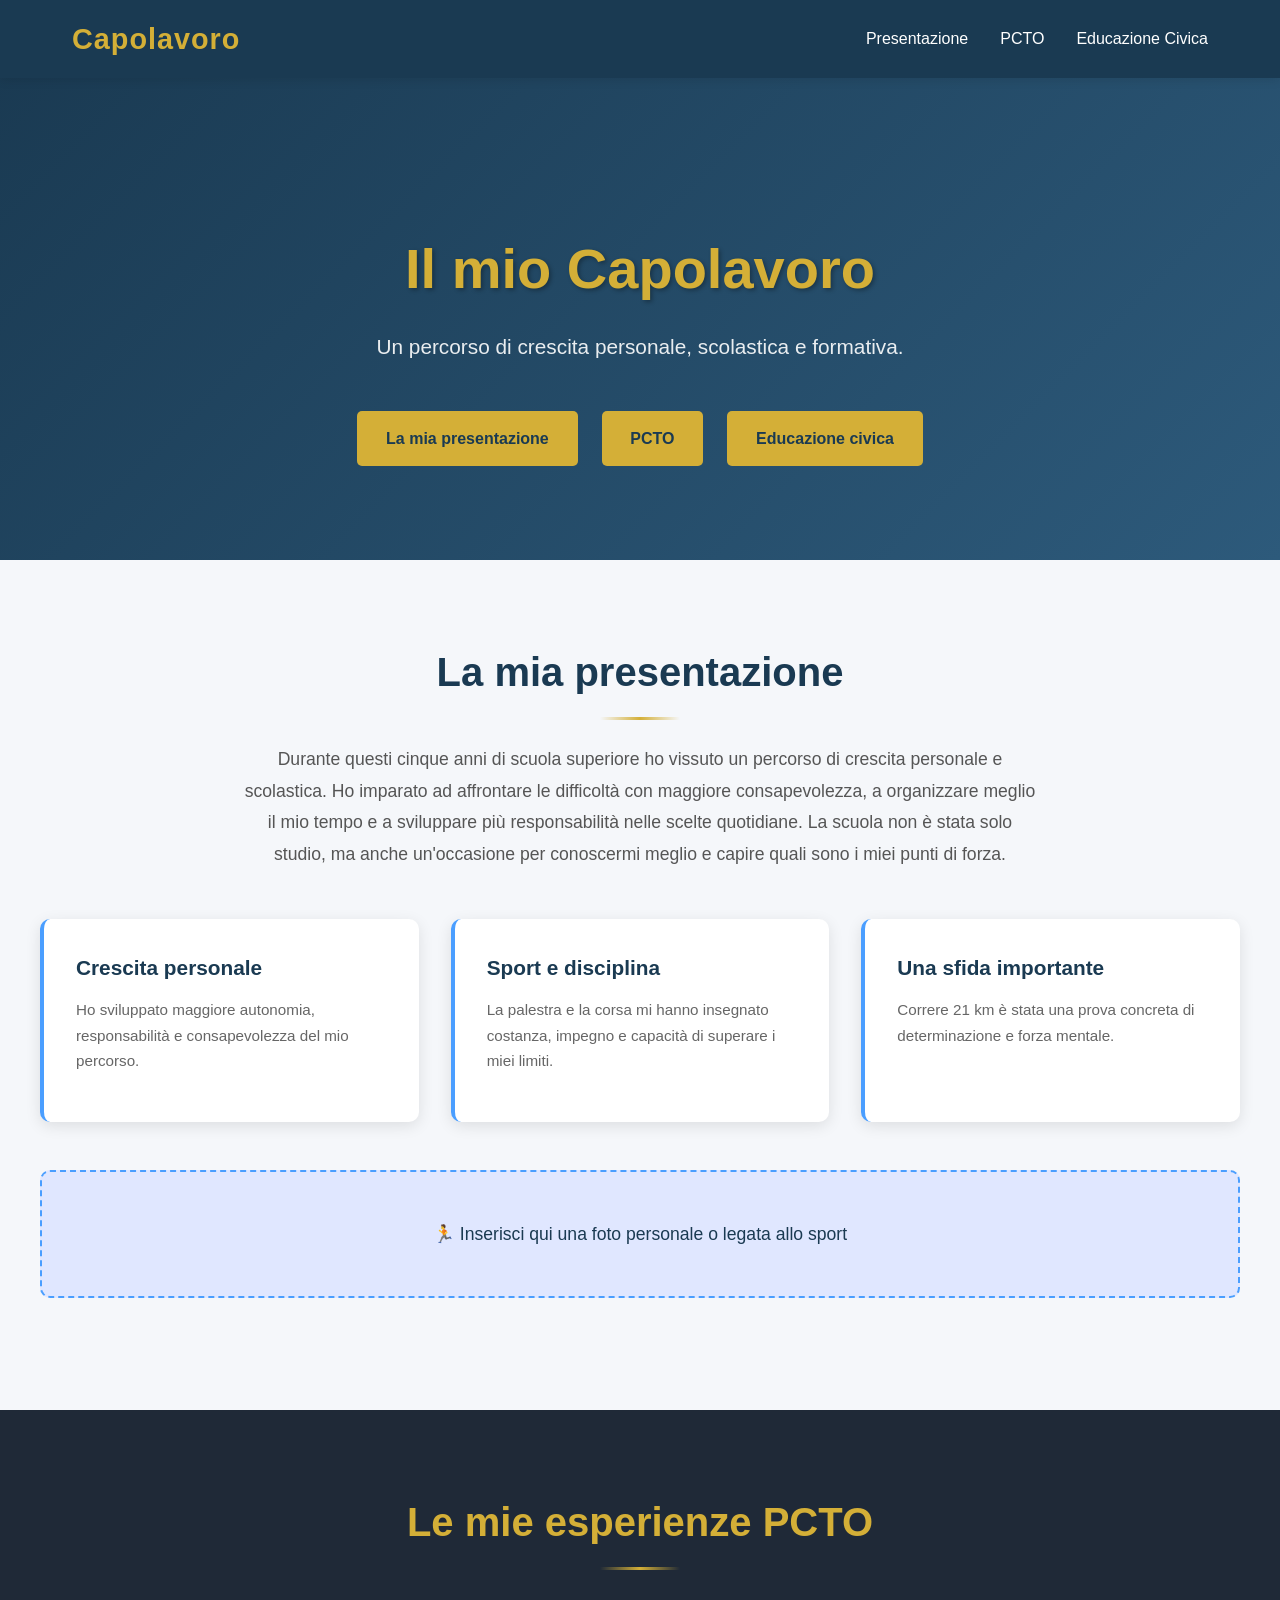
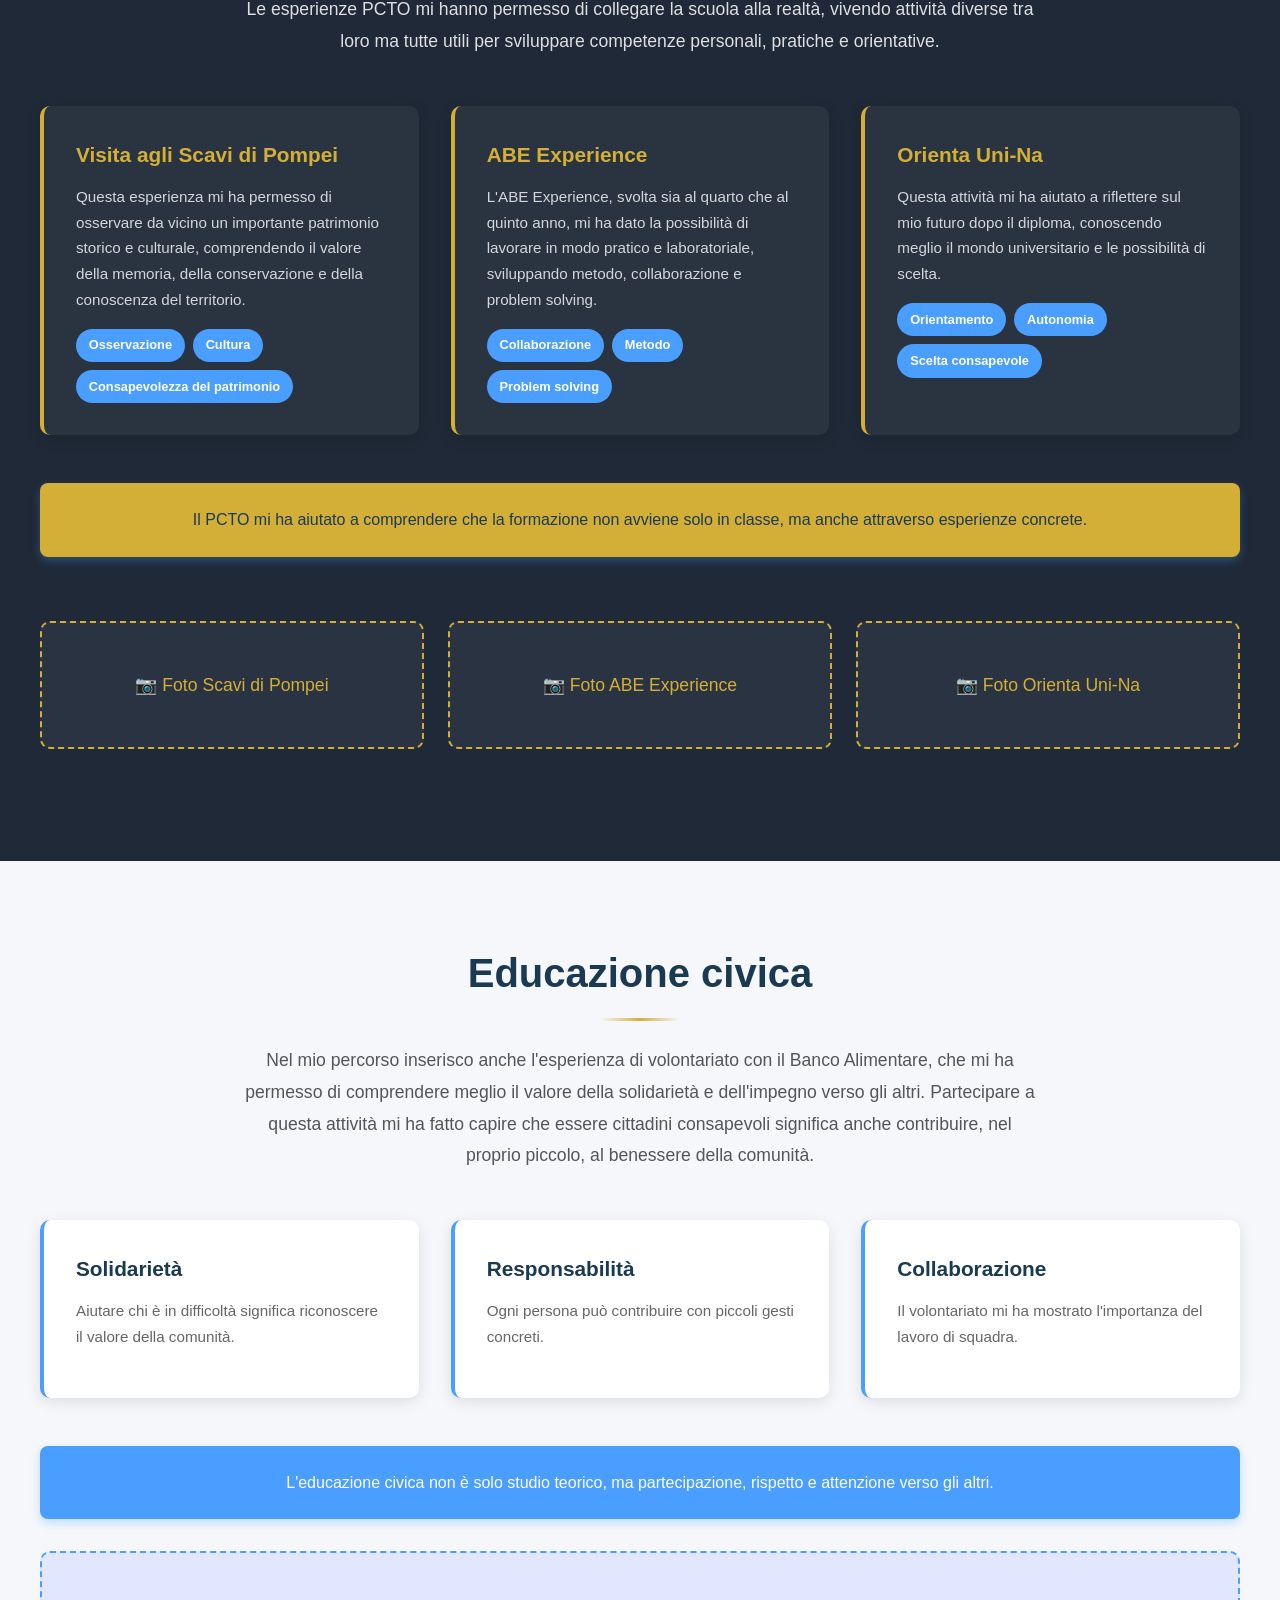
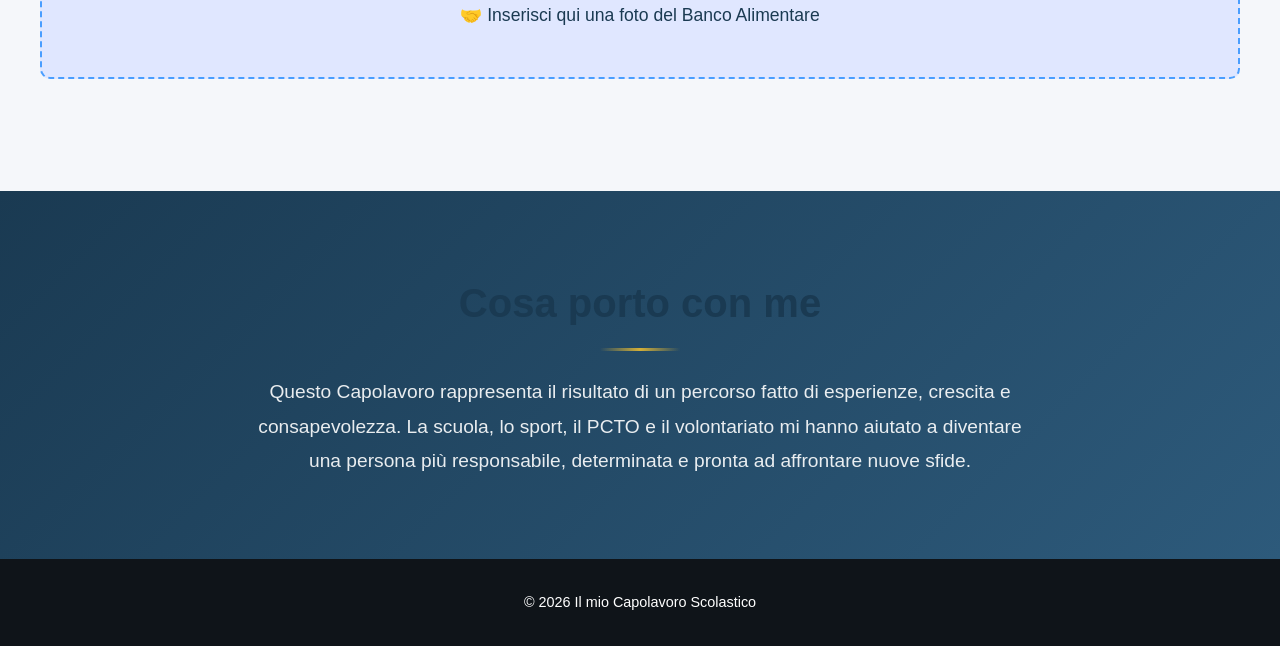
==== index.html @ fc49741a "Creazione sito web Capolavoro scolastico" ====
<!DOCTYPE html>
<html lang="it">
<head>
    <meta charset="UTF-8">
    <meta name="viewport" content="width=device-width, initial-scale=1.0">
    <title>Il mio Capolavoro - Crescita e Consapevolezza</title>
    <link rel="stylesheet" href="style.css">
</head>
<body>
    <!-- NAVBAR FISSA -->
    <nav class="navbar">
        <div class="nav-container">
            <h1 class="logo">Capolavoro</h1>
            <ul class="nav-menu">
                <li><a href="#presentazione" class="nav-link">Presentazione</a></li>
                <li><a href="#pcto" class="nav-link">PCTO</a></li>
                <li><a href="#civica" class="nav-link">Educazione Civica</a></li>
            </ul>
        </div>
    </nav>

    <!-- HERO SECTION -->
    <section class="hero">
        <div class="hero-content">
            <h1 class="hero-title">Il mio Capolavoro</h1>
            <p class="hero-subtitle">Un percorso di crescita personale, scolastica e formativa.</p>
            
            <div class="hero-buttons">
                <a href="#presentazione" class="btn btn-primary">La mia presentazione</a>
                <a href="#pcto" class="btn btn-primary">PCTO</a>
                <a href="#civica" class="btn btn-primary">Educazione civica</a>
            </div>
        </div>
    </section>

    <!-- SEZIONE 1: LA MIA PRESENTAZIONE -->
    <section id="presentazione" class="section section-light">
        <div class="container">
            <h2 class="section-title">La mia presentazione</h2>
            
            <p class="section-intro">
                Durante questi cinque anni di scuola superiore ho vissuto un percorso di crescita personale e scolastica. Ho imparato ad affrontare le difficoltà con maggiore consapevolezza, a organizzare meglio il mio tempo e a sviluppare più responsabilità nelle scelte quotidiane. La scuola non è stata solo studio, ma anche un'occasione per conoscermi meglio e capire quali sono i miei punti di forza.
            </p>

            <div class="cards-grid">
                <div class="card">
                    <h3 class="card-title">Crescita personale</h3>
                    <p class="card-text">Ho sviluppato maggiore autonomia, responsabilità e consapevolezza del mio percorso.</p>
                </div>

                <div class="card">
                    <h3 class="card-title">Sport e disciplina</h3>
                    <p class="card-text">La palestra e la corsa mi hanno insegnato costanza, impegno e capacità di superare i miei limiti.</p>
                </div>

                <div class="card">
                    <h3 class="card-title">Una sfida importante</h3>
                    <p class="card-text">Correre 21 km è stata una prova concreta di determinazione e forza mentale.</p>
                </div>
            </div>

            <div class="image-placeholder">
                🏃 Inserisci qui una foto personale o legata allo sport
            </div>
        </div>
    </section>

    <!-- SEZIONE 2: PCTO -->
    <section id="pcto" class="section section-dark">
        <div class="container">
            <h2 class="section-title">Le mie esperienze PCTO</h2>
            
            <p class="section-intro">
                Le esperienze PCTO mi hanno permesso di collegare la scuola alla realtà, vivendo attività diverse tra loro ma tutte utili per sviluppare competenze personali, pratiche e orientative.
            </p>

            <div class="cards-grid">
                <div class="card">
                    <h3 class="card-title">Visita agli Scavi di Pompei</h3>
                    <p class="card-text">Questa esperienza mi ha permesso di osservare da vicino un importante patrimonio storico e culturale, comprendendo il valore della memoria, della conservazione e della conoscenza del territorio.</p>
                    <div class="card-skills">
                        <span class="skill">Osservazione</span>
                        <span class="skill">Cultura</span>
                        <span class="skill">Consapevolezza del patrimonio</span>
                    </div>
                </div>

                <div class="card">
                    <h3 class="card-title">ABE Experience</h3>
                    <p class="card-text">L'ABE Experience, svolta sia al quarto che al quinto anno, mi ha dato la possibilità di lavorare in modo pratico e laboratoriale, sviluppando metodo, collaborazione e problem solving.</p>
                    <div class="card-skills">
                        <span class="skill">Collaborazione</span>
                        <span class="skill">Metodo</span>
                        <span class="skill">Problem solving</span>
                    </div>
                </div>

                <div class="card">
                    <h3 class="card-title">Orienta Uni-Na</h3>
                    <p class="card-text">Questa attività mi ha aiutato a riflettere sul mio futuro dopo il diploma, conoscendo meglio il mondo universitario e le possibilità di scelta.</p>
                    <div class="card-skills">
                        <span class="skill">Orientamento</span>
                        <span class="skill">Autonomia</span>
                        <span class="skill">Scelta consapevole</span>
                    </div>
                </div>
            </div>

            <div class="box-conclusivo">
                <p>Il PCTO mi ha aiutato a comprendere che la formazione non avviene solo in classe, ma anche attraverso esperienze concrete.</p>
            </div>

            <div class="images-grid-pcto">
                <div class="image-placeholder">📷 Foto Scavi di Pompei</div>
                <div class="image-placeholder">📷 Foto ABE Experience</div>
                <div class="image-placeholder">📷 Foto Orienta Uni-Na</div>
            </div>
        </div>
    </section>

    <!-- SEZIONE 3: EDUCAZIONE CIVICA -->
    <section id="civica" class="section section-light">
        <div class="container">
            <h2 class="section-title">Educazione civica</h2>
            
            <p class="section-intro">
                Nel mio percorso inserisco anche l'esperienza di volontariato con il Banco Alimentare, che mi ha permesso di comprendere meglio il valore della solidarietà e dell'impegno verso gli altri. Partecipare a questa attività mi ha fatto capire che essere cittadini consapevoli significa anche contribuire, nel proprio piccolo, al benessere della comunità.
            </p>

            <div class="cards-grid">
                <div class="card">
                    <h3 class="card-title">Solidarietà</h3>
                    <p class="card-text">Aiutare chi è in difficoltà significa riconoscere il valore della comunità.</p>
                </div>

                <div class="card">
                    <h3 class="card-title">Responsabilità</h3>
                    <p class="card-text">Ogni persona può contribuire con piccoli gesti concreti.</p>
                </div>

                <div class="card">
                    <h3 class="card-title">Collaborazione</h3>
                    <p class="card-text">Il volontariato mi ha mostrato l'importanza del lavoro di squadra.</p>
                </div>
            </div>

            <div class="box-conclusivo">
                <p>L'educazione civica non è solo studio teorico, ma partecipazione, rispetto e attenzione verso gli altri.</p>
            </div>

            <div class="image-placeholder">
                🤝 Inserisci qui una foto del Banco Alimentare
            </div>
        </div>
    </section>

    <!-- CONCLUSIONE -->
    <section class="section section-conclusion">
        <div class="container">
            <h2 class="section-title">Cosa porto con me</h2>
            <p class="conclusion-text">
                Questo Capolavoro rappresenta il risultato di un percorso fatto di esperienze, crescita e consapevolezza. La scuola, lo sport, il PCTO e il volontariato mi hanno aiutato a diventare una persona più responsabile, determinata e pronta ad affrontare nuove sfide.
            </p>
        </div>
    </section>

    <!-- FOOTER -->
    <footer class="footer">
        <p>&copy; 2026 Il mio Capolavoro Scolastico</p>
    </footer>

    <script src="script.js"></script>
</body>
</html>
---- style.css ----
/* ==================== RESET E VARIABILI ==================== */

* {
    margin: 0;
    padding: 0;
    box-sizing: border-box;
}

:root {
    --primary-dark: #1a3a52;
    --primary-light: #2d5a7b;
    --accent-gold: #d4af37;
    --accent-blue: #4a9eff;
    --bg-light: #f5f7fa;
    --bg-dark: #1f2937;
    --text-dark: #1a1a1a;
    --text-light: #ffffff;
    --border-gray: #e0e0e0;
    --transition: all 0.3s ease;
}

/* ==================== TIPOGRAFIA E ELEMENTI BASE ==================== */

body {
    font-family: 'Segoe UI', Tahoma, Geneva, Verdana, sans-serif;
    line-height: 1.6;
    color: var(--text-dark);
    background-color: var(--text-light);
    overflow-x: hidden;
}

html {
    scroll-behavior: smooth;
}

/* ==================== NAVBAR ==================== */

.navbar {
    position: fixed;
    top: 0;
    width: 100%;
    background-color: var(--primary-dark);
    padding: 1rem 0;
    box-shadow: 0 2px 10px rgba(0, 0, 0, 0.1);
    z-index: 1000;
    transition: var(--transition);
}

.nav-container {
    max-width: 1200px;
    margin: 0 auto;
    padding: 0 2rem;
    display: flex;
    justify-content: space-between;
    align-items: center;
}

.logo {
    font-size: 1.8rem;
    font-weight: bold;
    color: var(--accent-gold);
    letter-spacing: 1px;
}

.nav-menu {
    display: flex;
    list-style: none;
    gap: 2rem;
}

.nav-link {
    color: var(--text-light);
    text-decoration: none;
    font-weight: 500;
    transition: var(--transition);
    padding-bottom: 0.5rem;
    border-bottom: 2px solid transparent;
}

.nav-link:hover {
    color: var(--accent-gold);
    border-bottom-color: var(--accent-gold);
}

/* ==================== HERO SECTION ==================== */

.hero {
    background: linear-gradient(135deg, var(--primary-dark) 0%, var(--primary-light) 100%);
    color: var(--text-light);
    padding: 150px 2rem 80px;
    text-align: center;
    margin-top: 60px;
    min-height: 500px;
    display: flex;
    align-items: center;
    justify-content: center;
}

.hero-content {
    animation: fadeInUp 0.8s ease;
}

.hero-title {
    font-size: 3.5rem;
    font-weight: bold;
    margin-bottom: 1rem;
    color: var(--accent-gold);
    text-shadow: 2px 2px 4px rgba(0, 0, 0, 0.3);
}

.hero-subtitle {
    font-size: 1.3rem;
    margin-bottom: 3rem;
    color: rgba(255, 255, 255, 0.9);
    font-weight: 300;
}

.hero-buttons {
    display: flex;
    gap: 1.5rem;
    justify-content: center;
    flex-wrap: wrap;
}

.btn {
    padding: 0.9rem 1.8rem;
    font-size: 1rem;
    border: none;
    border-radius: 5px;
    text-decoration: none;
    font-weight: 600;
    cursor: pointer;
    transition: var(--transition);
    display: inline-block;
}

.btn-primary {
    background-color: var(--accent-gold);
    color: var(--primary-dark);
}

.btn-primary:hover {
    background-color: #e5c158;
    transform: translateY(-2px);
    box-shadow: 0 5px 15px rgba(212, 175, 55, 0.4);
}

/* ==================== SEZIONI GENERALI ==================== */

.section {
    padding: 80px 2rem;
}

.section-light {
    background-color: var(--bg-light);
}

.section-dark {
    background-color: var(--bg-dark);
    color: var(--text-light);
}

.section-conclusion {
    background: linear-gradient(135deg, var(--primary-dark) 0%, var(--primary-light) 100%);
    color: var(--text-light);
    text-align: center;
}

.container {
    max-width: 1200px;
    margin: 0 auto;
}

.section-title {
    font-size: 2.5rem;
    font-weight: bold;
    margin-bottom: 1.5rem;
    color: var(--primary-dark);
    text-align: center;
    position: relative;
    padding-bottom: 1rem;
}

.section-dark .section-title {
    color: var(--accent-gold);
}

.section-title::after {
    content: '';
    position: absolute;
    bottom: 0;
    left: 50%;
    transform: translateX(-50%);
    width: 80px;
    height: 3px;
    background: linear-gradient(90deg, transparent, var(--accent-gold), transparent);
}

.section-intro {
    font-size: 1.1rem;
    line-height: 1.8;
    text-align: center;
    margin-bottom: 3rem;
    max-width: 800px;
    margin-left: auto;
    margin-right: auto;
    color: #555;
}

.section-dark .section-intro {
    color: rgba(255, 255, 255, 0.85);
}

/* ==================== CARDS GRID ==================== */

.cards-grid {
    display: grid;
    grid-template-columns: repeat(auto-fit, minmax(280px, 1fr));
    gap: 2rem;
    margin-bottom: 3rem;
}

.card {
    background-color: var(--text-light);
    border-radius: 10px;
    padding: 2rem;
    box-shadow: 0 4px 15px rgba(0, 0, 0, 0.1);
    transition: var(--transition);
    border-left: 4px solid var(--accent-blue);
    animation: slideInUp 0.6s ease;
}

.section-dark .card {
    background-color: rgba(255, 255, 255, 0.05);
    border-left-color: var(--accent-gold);
}

.card:hover {
    transform: translateY(-8px);
    box-shadow: 0 8px 25px rgba(0, 0, 0, 0.15);
}

.card-title {
    font-size: 1.3rem;
    font-weight: bold;
    margin-bottom: 0.8rem;
    color: var(--primary-dark);
}

.section-dark .card-title {
    color: var(--accent-gold);
}

.card-text {
    font-size: 0.95rem;
    line-height: 1.7;
    color: #666;
    margin-bottom: 1rem;
}

.section-dark .card-text {
    color: rgba(255, 255, 255, 0.8);
}

.card-skills {
    display: flex;
    flex-wrap: wrap;
    gap: 0.5rem;
    margin-top: 1rem;
}

.skill {
    display: inline-block;
    background-color: var(--accent-blue);
    color: var(--text-light);
    padding: 0.4rem 0.8rem;
    border-radius: 20px;
    font-size: 0.8rem;
    font-weight: 600;
}

/* ==================== BOX CONCLUSIVO ==================== */

.box-conclusivo {
    background-color: var(--accent-blue);
    color: var(--text-light);
    padding: 1.5rem;
    border-radius: 8px;
    text-align: center;
    font-size: 1rem;
    font-weight: 500;
    margin: 2rem 0;
    box-shadow: 0 4px 10px rgba(74, 158, 255, 0.3);
}

.section-dark .box-conclusivo {
    background-color: var(--accent-gold);
    color: var(--primary-dark);
}

/* ==================== IMAGE PLACEHOLDERS ==================== */

.image-placeholder {
    background-color: #e0e7ff;
    border: 2px dashed var(--accent-blue);
    border-radius: 10px;
    padding: 3rem 2rem;
    text-align: center;
    font-size: 1.1rem;
    color: var(--primary-dark);
    margin: 2rem 0;
    animation: fadeIn 0.6s ease;
}

.section-dark .image-placeholder {
    background-color: rgba(255, 255, 255, 0.05);
    border-color: var(--accent-gold);
    color: var(--accent-gold);
}

.images-grid-pcto {
    display: grid;
    grid-template-columns: repeat(auto-fit, minmax(250px, 1fr));
    gap: 1.5rem;
    margin-top: 2rem;
}

/* ==================== CONCLUSIONE ==================== */

.conclusion-text {
    font-size: 1.2rem;
    line-height: 1.8;
    max-width: 800px;
    margin: 0 auto;
    color: rgba(255, 255, 255, 0.9);
}

/* ==================== FOOTER ==================== */

.footer {
    background-color: #0f1419;
    color: var(--text-light);
    text-align: center;
    padding: 2rem;
    font-size: 0.9rem;
}

/* ==================== ANIMAZIONI ==================== */

@keyframes fadeInUp {
    from {
        opacity: 0;
        transform: translateY(30px);
    }
    to {
        opacity: 1;
        transform: translateY(0);
    }
}

@keyframes fadeIn {
    from {
        opacity: 0;
    }
    to {
        opacity: 1;
    }
}

@keyframes slideInUp {
    from {
        opacity: 0;
        transform: translateY(20px);
    }
    to {
        opacity: 1;
        transform: translateY(0);
    }
}

/* ==================== SCROLL REVEAL ==================== */

.reveal {
    opacity: 0;
    transform: translateY(30px);
    transition: var(--transition);
}

.reveal.active {
    opacity: 1;
    transform: translateY(0);
}

/* ==================== RESPONSIVE ==================== */

@media (max-width: 768px) {
    .logo {
        font-size: 1.5rem;
    }

    .nav-menu {
        gap: 1rem;
        font-size: 0.9rem;
    }

    .hero-title {
        font-size: 2.2rem;
    }

    .hero-subtitle {
        font-size: 1rem;
    }

    .hero-buttons {
        flex-direction: column;
        gap: 1rem;
    }

    .btn {
        width: 100%;
        max-width: 300px;
    }

    .section {
        padding: 50px 1.5rem;
    }

    .section-title {
        font-size: 1.8rem;
    }

    .cards-grid {
        grid-template-columns: 1fr;
        gap: 1.5rem;
    }

    .card {
        padding: 1.5rem;
    }

    .section-intro {
        font-size: 1rem;
    }
}

@media (max-width: 480px) {
    .navbar {
        padding: 0.8rem 0;
    }

    .nav-container {
        padding: 0 1rem;
    }

    .nav-menu {
        gap: 0.8rem;
        font-size: 0.8rem;
    }

    .hero {
        padding: 100px 1rem 60px;
        margin-top: 50px;
        min-height: 400px;
    }

    .hero-title {
        font-size: 1.8rem;
    }

    .hero-subtitle {
        font-size: 0.95rem;
        margin-bottom: 2rem;
    }

    .hero-buttons {
        gap: 0.8rem;
    }

    .section {
        padding: 40px 1rem;
    }

    .section-title {
        font-size: 1.5rem;
        margin-bottom: 1rem;
    }

    .card-text {
        font-size: 0.9rem;
    }

    .section-intro {
        font-size: 0.95rem;
    }
}
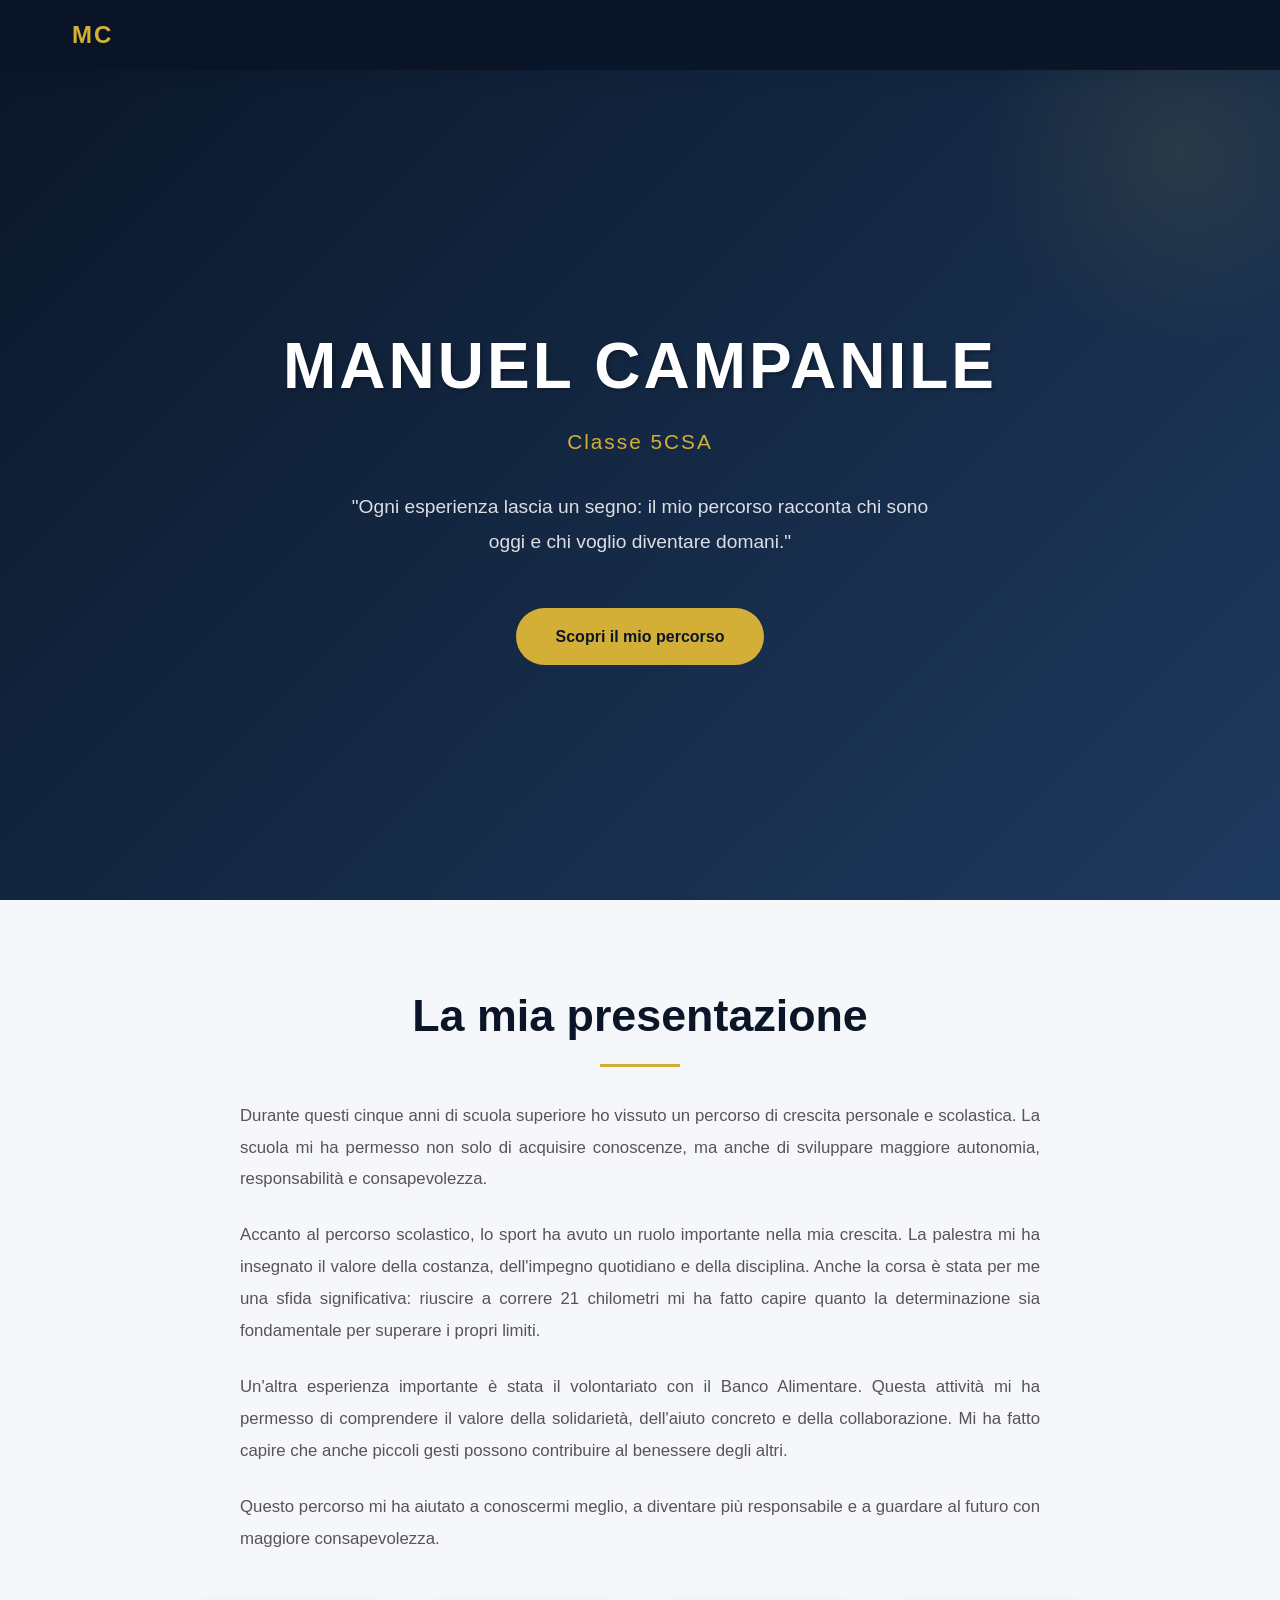
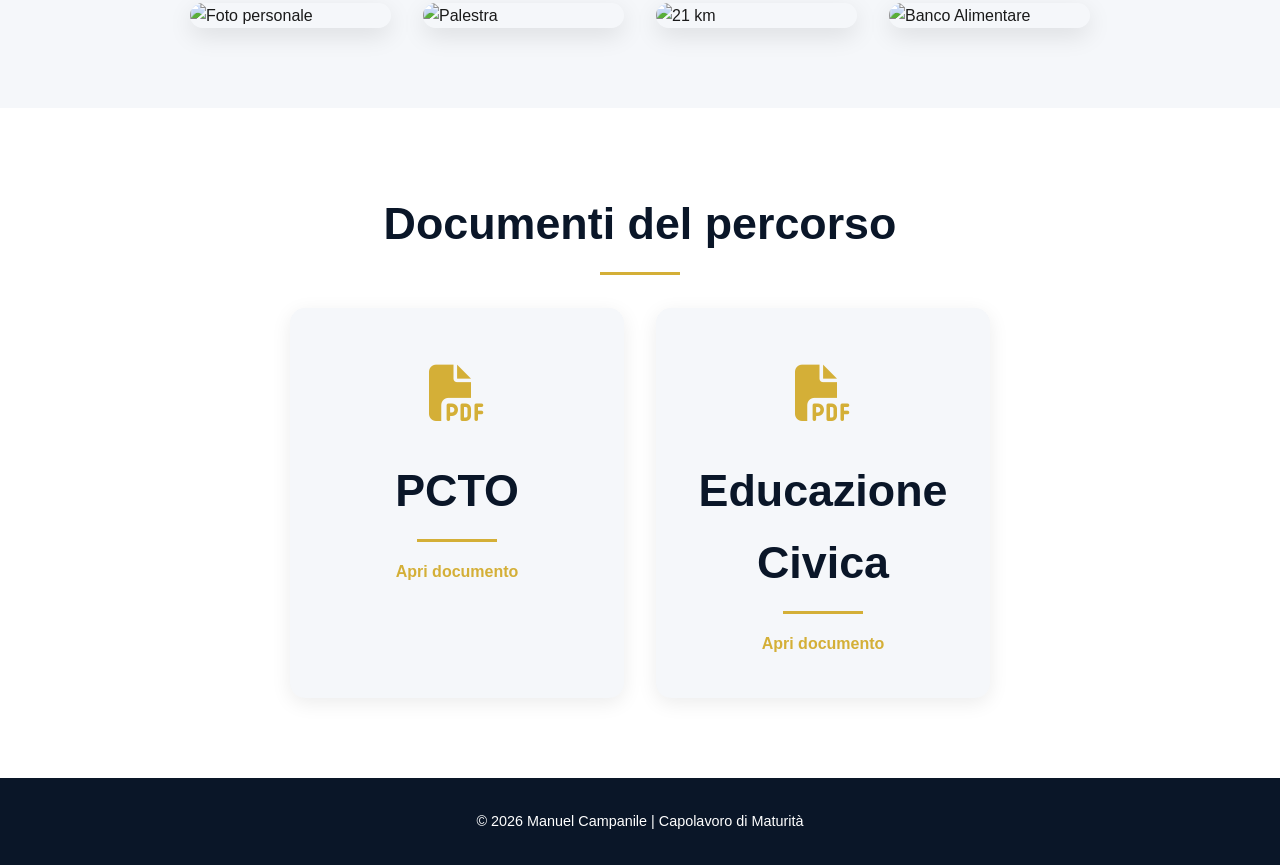
==== commit de45dab2: "Nuova struttura portfolio: Home, Presentazione, Documenti con pagine PDF dedicate" ====
--- a/index.html
+++ b/index.html
@@ -3,170 +3,101 @@
 <head>
     <meta charset="UTF-8">
     <meta name="viewport" content="width=device-width, initial-scale=1.0">
-    <title>Il mio Capolavoro - Crescita e Consapevolezza</title>
+    <title>Manuel Campanile - Portfolio</title>
     <link rel="stylesheet" href="style.css">
+    <link rel="stylesheet" href="https://cdnjs.cloudflare.com/ajax/libs/font-awesome/6.4.0/css/all.min.css">
 </head>
 <body>
     <!-- NAVBAR FISSA -->
     <nav class="navbar">
         <div class="nav-container">
-            <h1 class="logo">Capolavoro</h1>
-            <ul class="nav-menu">
-                <li><a href="#presentazione" class="nav-link">Presentazione</a></li>
-                <li><a href="#pcto" class="nav-link">PCTO</a></li>
-                <li><a href="#civica" class="nav-link">Educazione Civica</a></li>
-            </ul>
+            <div class="logo">MC</div>
+            <div class="nav-spacer"></div>
         </div>
     </nav>
 
     <!-- HERO SECTION -->
     <section class="hero">
         <div class="hero-content">
-            <h1 class="hero-title">Il mio Capolavoro</h1>
-            <p class="hero-subtitle">Un percorso di crescita personale, scolastica e formativa.</p>
+            <h1 class="hero-title">MANUEL CAMPANILE</h1>
+            <p class="hero-class">Classe 5CSA</p>
+            <p class="hero-quote">"Ogni esperienza lascia un segno: il mio percorso racconta chi sono oggi e chi voglio diventare domani."</p>
+            <a href="#presentazione" class="btn btn-primary">Scopri il mio percorso</a>
+        </div>
+        <div class="hero-bg"></div>
+    </section>
+
+    <!-- SEZIONE PRESENTAZIONE PERSONALE -->
+    <section id="presentazione" class="section presentazione">
+        <div class="container">
+            <h2 class="section-title">La mia presentazione</h2>
             
-            <div class="hero-buttons">
-                <a href="#presentazione" class="btn btn-primary">La mia presentazione</a>
-                <a href="#pcto" class="btn btn-primary">PCTO</a>
-                <a href="#civica" class="btn btn-primary">Educazione civica</a>
+            <div class="presentation-content">
+                <p class="presentation-text">
+                    Durante questi cinque anni di scuola superiore ho vissuto un percorso di crescita personale e scolastica. La scuola mi ha permesso non solo di acquisire conoscenze, ma anche di sviluppare maggiore autonomia, responsabilità e consapevolezza.
+                </p>
+
+                <p class="presentation-text">
+                    Accanto al percorso scolastico, lo sport ha avuto un ruolo importante nella mia crescita. La palestra mi ha insegnato il valore della costanza, dell'impegno quotidiano e della disciplina. Anche la corsa è stata per me una sfida significativa: riuscire a correre 21 chilometri mi ha fatto capire quanto la determinazione sia fondamentale per superare i propri limiti.
+                </p>
+
+                <p class="presentation-text">
+                    Un'altra esperienza importante è stata il volontariato con il Banco Alimentare. Questa attività mi ha permesso di comprendere il valore della solidarietà, dell'aiuto concreto e della collaborazione. Mi ha fatto capire che anche piccoli gesti possono contribuire al benessere degli altri.
+                </p>
+
+                <p class="presentation-text">
+                    Questo percorso mi ha aiutato a conoscermi meglio, a diventare più responsabile e a guardare al futuro con maggiore consapevolezza.
+                </p>
+            </div>
+
+            <!-- GALERIA DI IMMAGINI -->
+            <div class="images-gallery">
+                <div class="gallery-item">
+                    <img src="foto-personale.jpg" alt="Foto personale">
+                </div>
+                <div class="gallery-item">
+                    <img src="palestra.jpg" alt="Palestra">
+                </div>
+                <div class="gallery-item">
+                    <img src="21km.jpg" alt="21 km">
+                </div>
+                <div class="gallery-item">
+                    <img src="banco-alimentare.jpg" alt="Banco Alimentare">
+                </div>
             </div>
         </div>
     </section>
 
-    <!-- SEZIONE 1: LA MIA PRESENTAZIONE -->
-    <section id="presentazione" class="section section-light">
+    <!-- SEZIONE DOCUMENTI -->
+    <section id="documenti" class="section documenti">
         <div class="container">
-            <h2 class="section-title">La mia presentazione</h2>
+            <h2 class="section-title">Documenti del percorso</h2>
             
-            <p class="section-intro">
-                Durante questi cinque anni di scuola superiore ho vissuto un percorso di crescita personale e scolastica. Ho imparato ad affrontare le difficoltà con maggiore consapevolezza, a organizzare meglio il mio tempo e a sviluppare più responsabilità nelle scelte quotidiane. La scuola non è stata solo studio, ma anche un'occasione per conoscermi meglio e capire quali sono i miei punti di forza.
-            </p>
+            <div class="documents-grid">
+                <!-- CARD PCTO -->
+                <a href="pcto.html" class="document-card">
+                    <div class="document-icon">
+                        <i class="fas fa-file-pdf"></i>
+                    </div>
+                    <h3 class="document-title">PCTO</h3>
+                    <p class="document-button">Apri documento</p>
+                </a>
 
-            <div class="cards-grid">
-                <div class="card">
-                    <h3 class="card-title">Crescita personale</h3>
-                    <p class="card-text">Ho sviluppato maggiore autonomia, responsabilità e consapevolezza del mio percorso.</p>
-                </div>
-
-                <div class="card">
-                    <h3 class="card-title">Sport e disciplina</h3>
-                    <p class="card-text">La palestra e la corsa mi hanno insegnato costanza, impegno e capacità di superare i miei limiti.</p>
-                </div>
-
-                <div class="card">
-                    <h3 class="card-title">Una sfida importante</h3>
-                    <p class="card-text">Correre 21 km è stata una prova concreta di determinazione e forza mentale.</p>
-                </div>
+                <!-- CARD EDUCAZIONE CIVICA -->
+                <a href="educazione-civica.html" class="document-card">
+                    <div class="document-icon">
+                        <i class="fas fa-file-pdf"></i>
+                    </div>
+                    <h3 class="document-title">Educazione Civica</h3>
+                    <p class="document-button">Apri documento</p>
+                </a>
             </div>
-
-            <div class="image-placeholder">
-                🏃 Inserisci qui una foto personale o legata allo sport
-            </div>
-        </div>
-    </section>
-
-    <!-- SEZIONE 2: PCTO -->
-    <section id="pcto" class="section section-dark">
-        <div class="container">
-            <h2 class="section-title">Le mie esperienze PCTO</h2>
-            
-            <p class="section-intro">
-                Le esperienze PCTO mi hanno permesso di collegare la scuola alla realtà, vivendo attività diverse tra loro ma tutte utili per sviluppare competenze personali, pratiche e orientative.
-            </p>
-
-            <div class="cards-grid">
-                <div class="card">
-                    <h3 class="card-title">Visita agli Scavi di Pompei</h3>
-                    <p class="card-text">Questa esperienza mi ha permesso di osservare da vicino un importante patrimonio storico e culturale, comprendendo il valore della memoria, della conservazione e della conoscenza del territorio.</p>
-                    <div class="card-skills">
-                        <span class="skill">Osservazione</span>
-                        <span class="skill">Cultura</span>
-                        <span class="skill">Consapevolezza del patrimonio</span>
-                    </div>
-                </div>
-
-                <div class="card">
-                    <h3 class="card-title">ABE Experience</h3>
-                    <p class="card-text">L'ABE Experience, svolta sia al quarto che al quinto anno, mi ha dato la possibilità di lavorare in modo pratico e laboratoriale, sviluppando metodo, collaborazione e problem solving.</p>
-                    <div class="card-skills">
-                        <span class="skill">Collaborazione</span>
-                        <span class="skill">Metodo</span>
-                        <span class="skill">Problem solving</span>
-                    </div>
-                </div>
-
-                <div class="card">
-                    <h3 class="card-title">Orienta Uni-Na</h3>
-                    <p class="card-text">Questa attività mi ha aiutato a riflettere sul mio futuro dopo il diploma, conoscendo meglio il mondo universitario e le possibilità di scelta.</p>
-                    <div class="card-skills">
-                        <span class="skill">Orientamento</span>
-                        <span class="skill">Autonomia</span>
-                        <span class="skill">Scelta consapevole</span>
-                    </div>
-                </div>
-            </div>
-
-            <div class="box-conclusivo">
-                <p>Il PCTO mi ha aiutato a comprendere che la formazione non avviene solo in classe, ma anche attraverso esperienze concrete.</p>
-            </div>
-
-            <div class="images-grid-pcto">
-                <div class="image-placeholder">📷 Foto Scavi di Pompei</div>
-                <div class="image-placeholder">📷 Foto ABE Experience</div>
-                <div class="image-placeholder">📷 Foto Orienta Uni-Na</div>
-            </div>
-        </div>
-    </section>
-
-    <!-- SEZIONE 3: EDUCAZIONE CIVICA -->
-    <section id="civica" class="section section-light">
-        <div class="container">
-            <h2 class="section-title">Educazione civica</h2>
-            
-            <p class="section-intro">
-                Nel mio percorso inserisco anche l'esperienza di volontariato con il Banco Alimentare, che mi ha permesso di comprendere meglio il valore della solidarietà e dell'impegno verso gli altri. Partecipare a questa attività mi ha fatto capire che essere cittadini consapevoli significa anche contribuire, nel proprio piccolo, al benessere della comunità.
-            </p>
-
-            <div class="cards-grid">
-                <div class="card">
-                    <h3 class="card-title">Solidarietà</h3>
-                    <p class="card-text">Aiutare chi è in difficoltà significa riconoscere il valore della comunità.</p>
-                </div>
-
-                <div class="card">
-                    <h3 class="card-title">Responsabilità</h3>
-                    <p class="card-text">Ogni persona può contribuire con piccoli gesti concreti.</p>
-                </div>
-
-                <div class="card">
-                    <h3 class="card-title">Collaborazione</h3>
-                    <p class="card-text">Il volontariato mi ha mostrato l'importanza del lavoro di squadra.</p>
-                </div>
-            </div>
-
-            <div class="box-conclusivo">
-                <p>L'educazione civica non è solo studio teorico, ma partecipazione, rispetto e attenzione verso gli altri.</p>
-            </div>
-
-            <div class="image-placeholder">
-                🤝 Inserisci qui una foto del Banco Alimentare
-            </div>
-        </div>
-    </section>
-
-    <!-- CONCLUSIONE -->
-    <section class="section section-conclusion">
-        <div class="container">
-            <h2 class="section-title">Cosa porto con me</h2>
-            <p class="conclusion-text">
-                Questo Capolavoro rappresenta il risultato di un percorso fatto di esperienze, crescita e consapevolezza. La scuola, lo sport, il PCTO e il volontariato mi hanno aiutato a diventare una persona più responsabile, determinata e pronta ad affrontare nuove sfide.
-            </p>
         </div>
     </section>
 
     <!-- FOOTER -->
     <footer class="footer">
-        <p>&copy; 2026 Il mio Capolavoro Scolastico</p>
+        <p>&copy; 2026 Manuel Campanile | Capolavoro di Maturità</p>
     </footer>
 
     <script src="script.js"></script>
--- a/style.css
+++ b/style.css
@@ -7,19 +7,21 @@
 }
 
 :root {
-    --primary-dark: #1a3a52;
-    --primary-light: #2d5a7b;
+    --primary-dark: #0a1628;
+    --primary-blue: #1e3a5f;
     --accent-gold: #d4af37;
-    --accent-blue: #4a9eff;
-    --bg-light: #f5f7fa;
-    --bg-dark: #1f2937;
     --text-dark: #1a1a1a;
     --text-light: #ffffff;
-    --border-gray: #e0e0e0;
-    --transition: all 0.3s ease;
+    --gray-light: #f5f7fa;
+    --gray-medium: #e0e0e0;
+    --transition: all 0.3s cubic-bezier(0.25, 0.46, 0.45, 0.94);
 }
 
 /* ==================== TIPOGRAFIA E ELEMENTI BASE ==================== */
+
+html {
+    scroll-behavior: smooth;
+}
 
 body {
     font-family: 'Segoe UI', Tahoma, Geneva, Verdana, sans-serif;
@@ -29,19 +31,16 @@
     overflow-x: hidden;
 }
 
-html {
-    scroll-behavior: smooth;
-}
-
 /* ==================== NAVBAR ==================== */
 
 .navbar {
     position: fixed;
     top: 0;
     width: 100%;
-    background-color: var(--primary-dark);
+    background-color: rgba(10, 22, 40, 0.95);
+    backdrop-filter: blur(10px);
     padding: 1rem 0;
-    box-shadow: 0 2px 10px rgba(0, 0, 0, 0.1);
+    box-shadow: 0 2px 20px rgba(0, 0, 0, 0.1);
     z-index: 1000;
     transition: var(--transition);
 }
@@ -56,82 +55,110 @@
 }
 
 .logo {
-    font-size: 1.8rem;
-    font-weight: bold;
+    font-size: 1.5rem;
+    font-weight: 700;
     color: var(--accent-gold);
-    letter-spacing: 1px;
-}
-
-.nav-menu {
+    letter-spacing: 2px;
+}
+
+.nav-spacer {
+    flex: 1;
+}
+
+.nav-home-btn {
+    color: var(--accent-gold);
+    text-decoration: none;
+    font-weight: 600;
     display: flex;
-    list-style: none;
-    gap: 2rem;
-}
-
-.nav-link {
-    color: var(--text-light);
-    text-decoration: none;
-    font-weight: 500;
+    align-items: center;
+    gap: 0.5rem;
     transition: var(--transition);
-    padding-bottom: 0.5rem;
-    border-bottom: 2px solid transparent;
-}
-
-.nav-link:hover {
-    color: var(--accent-gold);
-    border-bottom-color: var(--accent-gold);
+    padding: 0.5rem 1rem;
+    border-radius: 5px;
+}
+
+.nav-home-btn:hover {
+    background-color: rgba(212, 175, 55, 0.1);
+    transform: translateX(-3px);
 }
 
 /* ==================== HERO SECTION ==================== */
 
 .hero {
-    background: linear-gradient(135deg, var(--primary-dark) 0%, var(--primary-light) 100%);
-    color: var(--text-light);
-    padding: 150px 2rem 80px;
-    text-align: center;
-    margin-top: 60px;
-    min-height: 500px;
+    position: relative;
+    min-height: 100vh;
     display: flex;
     align-items: center;
     justify-content: center;
+    overflow: hidden;
+    padding-top: 80px;
+}
+
+.hero-bg {
+    position: absolute;
+    top: 0;
+    left: 0;
+    right: 0;
+    bottom: 0;
+    background: linear-gradient(135deg, var(--primary-dark) 0%, var(--primary-blue) 100%);
+    z-index: -1;
+}
+
+.hero-bg::before {
+    content: '';
+    position: absolute;
+    width: 400px;
+    height: 400px;
+    background: radial-gradient(circle, rgba(212, 175, 55, 0.1) 0%, transparent 70%);
+    border-radius: 50%;
+    top: -50px;
+    right: -100px;
+    animation: float 6s ease-in-out infinite;
 }
 
 .hero-content {
-    animation: fadeInUp 0.8s ease;
+    text-align: center;
+    color: var(--text-light);
+    z-index: 1;
+    animation: fadeInUp 1s ease;
 }
 
 .hero-title {
-    font-size: 3.5rem;
-    font-weight: bold;
-    margin-bottom: 1rem;
+    font-size: 4rem;
+    font-weight: 700;
+    margin-bottom: 0.5rem;
+    letter-spacing: 3px;
+    text-shadow: 2px 2px 4px rgba(0, 0, 0, 0.3);
+}
+
+.hero-class {
+    font-size: 1.3rem;
     color: var(--accent-gold);
-    text-shadow: 2px 2px 4px rgba(0, 0, 0, 0.3);
-}
-
-.hero-subtitle {
-    font-size: 1.3rem;
-    margin-bottom: 3rem;
-    color: rgba(255, 255, 255, 0.9);
-    font-weight: 300;
-}
-
-.hero-buttons {
-    display: flex;
-    gap: 1.5rem;
-    justify-content: center;
-    flex-wrap: wrap;
-}
+    margin-bottom: 2rem;
+    letter-spacing: 2px;
+}
+
+.hero-quote {
+    font-size: 1.2rem;
+    max-width: 600px;
+    margin: 0 auto 3rem;
+    color: rgba(255, 255, 255, 0.85);
+    line-height: 1.8;
+}
+
+/* ==================== PULSANTI ==================== */
 
 .btn {
-    padding: 0.9rem 1.8rem;
+    display: inline-block;
+    padding: 1rem 2.5rem;
     font-size: 1rem;
+    font-weight: 600;
     border: none;
-    border-radius: 5px;
-    text-decoration: none;
-    font-weight: 600;
+    border-radius: 50px;
     cursor: pointer;
     transition: var(--transition);
-    display: inline-block;
+    text-decoration: none;
+    text-align: center;
 }
 
 .btn-primary {
@@ -140,30 +167,28 @@
 }
 
 .btn-primary:hover {
-    background-color: #e5c158;
-    transform: translateY(-2px);
-    box-shadow: 0 5px 15px rgba(212, 175, 55, 0.4);
+    transform: translateY(-3px);
+    box-shadow: 0 10px 30px rgba(212, 175, 55, 0.4);
+}
+
+.btn-pdf {
+    background-color: var(--accent-gold);
+    color: var(--primary-dark);
+    margin-top: 2rem;
+    display: inline-flex;
+    align-items: center;
+    gap: 0.8rem;
+}
+
+.btn-pdf:hover {
+    transform: translateY(-3px);
+    box-shadow: 0 10px 30px rgba(212, 175, 55, 0.4);
 }
 
 /* ==================== SEZIONI GENERALI ==================== */
 
 .section {
     padding: 80px 2rem;
-}
-
-.section-light {
-    background-color: var(--bg-light);
-}
-
-.section-dark {
-    background-color: var(--bg-dark);
-    color: var(--text-light);
-}
-
-.section-conclusion {
-    background: linear-gradient(135deg, var(--primary-dark) 0%, var(--primary-light) 100%);
-    color: var(--text-light);
-    text-align: center;
 }
 
 .container {
@@ -172,173 +197,185 @@
 }
 
 .section-title {
-    font-size: 2.5rem;
-    font-weight: bold;
-    margin-bottom: 1.5rem;
+    font-size: 2.8rem;
+    font-weight: 700;
+    margin-bottom: 2rem;
     color: var(--primary-dark);
     text-align: center;
     position: relative;
-    padding-bottom: 1rem;
-}
-
-.section-dark .section-title {
-    color: var(--accent-gold);
+    animation: fadeIn 0.8s ease;
 }
 
 .section-title::after {
     content: '';
     position: absolute;
-    bottom: 0;
+    bottom: -15px;
     left: 50%;
     transform: translateX(-50%);
     width: 80px;
     height: 3px;
-    background: linear-gradient(90deg, transparent, var(--accent-gold), transparent);
-}
-
-.section-intro {
-    font-size: 1.1rem;
-    line-height: 1.8;
-    text-align: center;
-    margin-bottom: 3rem;
+    background-color: var(--accent-gold);
+}
+
+/* ==================== SEZIONE PRESENTAZIONE ==================== */
+
+.presentazione {
+    background-color: var(--gray-light);
+}
+
+.presentation-content {
     max-width: 800px;
+    margin: 3rem auto;
+    text-align: justify;
+}
+
+.presentation-text {
+    font-size: 1.05rem;
+    line-height: 1.9;
+    color: #555;
+    margin-bottom: 1.5rem;
+    animation: fadeInUp 0.8s ease;
+}
+
+.images-gallery {
+    display: grid;
+    grid-template-columns: repeat(auto-fit, minmax(200px, 1fr));
+    gap: 2rem;
+    margin-top: 3rem;
+    max-width: 900px;
     margin-left: auto;
     margin-right: auto;
-    color: #555;
-}
-
-.section-dark .section-intro {
-    color: rgba(255, 255, 255, 0.85);
-}
-
-/* ==================== CARDS GRID ==================== */
-
-.cards-grid {
-    display: grid;
-    grid-template-columns: repeat(auto-fit, minmax(280px, 1fr));
-    gap: 2rem;
-    margin-bottom: 3rem;
-}
-
-.card {
+}
+
+.gallery-item {
+    overflow: hidden;
+    border-radius: 15px;
+    box-shadow: 0 8px 25px rgba(0, 0, 0, 0.1);
+    transition: var(--transition);
+    animation: slideInUp 0.8s ease;
+}
+
+.gallery-item:hover {
+    transform: translateY(-8px);
+    box-shadow: 0 12px 35px rgba(0, 0, 0, 0.15);
+}
+
+.gallery-item img {
+    width: 100%;
+    height: 250px;
+    object-fit: cover;
+    transition: var(--transition);
+}
+
+.gallery-item:hover img {
+    transform: scale(1.05);
+}
+
+/* ==================== SEZIONE DOCUMENTI ==================== */
+
+.documenti {
     background-color: var(--text-light);
-    border-radius: 10px;
-    padding: 2rem;
-    box-shadow: 0 4px 15px rgba(0, 0, 0, 0.1);
-    transition: var(--transition);
-    border-left: 4px solid var(--accent-blue);
-    animation: slideInUp 0.6s ease;
-}
-
-.section-dark .card {
-    background-color: rgba(255, 255, 255, 0.05);
-    border-left-color: var(--accent-gold);
-}
-
-.card:hover {
-    transform: translateY(-8px);
-    box-shadow: 0 8px 25px rgba(0, 0, 0, 0.15);
-}
-
-.card-title {
-    font-size: 1.3rem;
-    font-weight: bold;
-    margin-bottom: 0.8rem;
-    color: var(--primary-dark);
-}
-
-.section-dark .card-title {
-    color: var(--accent-gold);
-}
-
-.card-text {
-    font-size: 0.95rem;
-    line-height: 1.7;
-    color: #666;
-    margin-bottom: 1rem;
-}
-
-.section-dark .card-text {
-    color: rgba(255, 255, 255, 0.8);
-}
-
-.card-skills {
-    display: flex;
-    flex-wrap: wrap;
-    gap: 0.5rem;
-    margin-top: 1rem;
-}
-
-.skill {
-    display: inline-block;
-    background-color: var(--accent-blue);
-    color: var(--text-light);
-    padding: 0.4rem 0.8rem;
-    border-radius: 20px;
-    font-size: 0.8rem;
-    font-weight: 600;
-}
-
-/* ==================== BOX CONCLUSIVO ==================== */
-
-.box-conclusivo {
-    background-color: var(--accent-blue);
-    color: var(--text-light);
-    padding: 1.5rem;
-    border-radius: 8px;
-    text-align: center;
-    font-size: 1rem;
-    font-weight: 500;
-    margin: 2rem 0;
-    box-shadow: 0 4px 10px rgba(74, 158, 255, 0.3);
-}
-
-.section-dark .box-conclusivo {
-    background-color: var(--accent-gold);
-    color: var(--primary-dark);
-}
-
-/* ==================== IMAGE PLACEHOLDERS ==================== */
-
-.image-placeholder {
-    background-color: #e0e7ff;
-    border: 2px dashed var(--accent-blue);
-    border-radius: 10px;
-    padding: 3rem 2rem;
-    text-align: center;
-    font-size: 1.1rem;
-    color: var(--primary-dark);
-    margin: 2rem 0;
-    animation: fadeIn 0.6s ease;
-}
-
-.section-dark .image-placeholder {
-    background-color: rgba(255, 255, 255, 0.05);
-    border-color: var(--accent-gold);
-    color: var(--accent-gold);
-}
-
-.images-grid-pcto {
+}
+
+.documents-grid {
     display: grid;
     grid-template-columns: repeat(auto-fit, minmax(250px, 1fr));
-    gap: 1.5rem;
-    margin-top: 2rem;
-}
-
-/* ==================== CONCLUSIONE ==================== */
-
-.conclusion-text {
-    font-size: 1.2rem;
-    line-height: 1.8;
-    max-width: 800px;
-    margin: 0 auto;
-    color: rgba(255, 255, 255, 0.9);
+    gap: 2rem;
+    margin-top: 3rem;
+    max-width: 700px;
+    margin-left: auto;
+    margin-right: auto;
+}
+
+.document-card {
+    background-color: var(--gray-light);
+    border-radius: 15px;
+    padding: 2.5rem;
+    text-align: center;
+    text-decoration: none;
+    color: inherit;
+    box-shadow: 0 5px 20px rgba(0, 0, 0, 0.08);
+    transition: var(--transition);
+    animation: slideInUp 0.8s ease;
+    border: 2px solid transparent;
+}
+
+.document-card:hover {
+    transform: translateY(-10px);
+    box-shadow: 0 15px 40px rgba(0, 0, 0, 0.15);
+    border-color: var(--accent-gold);
+}
+
+.document-icon {
+    font-size: 3.5rem;
+    color: var(--accent-gold);
+    margin-bottom: 1rem;
+}
+
+.document-title {
+    font-size: 1.8rem;
+    font-weight: 700;
+    color: var(--primary-dark);
+    margin-bottom: 1rem;
+}
+
+.document-button {
+    font-size: 1rem;
+    font-weight: 600;
+    color: var(--accent-gold);
+}
+
+/* ==================== SEZIONE DOCUMENTO PDF ==================== */
+
+.document-section {
+    padding: 100px 2rem 80px;
+    min-height: 100vh;
+}
+
+.document-title {
+    font-size: 2.8rem;
+    font-weight: 700;
+    margin-bottom: 2rem;
+    color: var(--primary-dark);
+    text-align: center;
+    position: relative;
+}
+
+.document-title::after {
+    content: '';
+    position: absolute;
+    bottom: -15px;
+    left: 50%;
+    transform: translateX(-50%);
+    width: 80px;
+    height: 3px;
+    background-color: var(--accent-gold);
+}
+
+.pdf-viewer {
+    margin: 3rem auto 2rem;
+    border-radius: 15px;
+    overflow: hidden;
+    box-shadow: 0 10px 30px rgba(0, 0, 0, 0.15);
+    max-width: 900px;
+}
+
+.pdf-viewer iframe {
+    width: 100%;
+    height: 700px;
+    border: none;
+}
+
+.document-section .btn-pdf {
+    display: flex;
+    max-width: 300px;
+    margin: 2rem auto 0;
 }
 
 /* ==================== FOOTER ==================== */
 
 .footer {
-    background-color: #0f1419;
+    background-color: var(--primary-dark);
     color: var(--text-light);
     text-align: center;
     padding: 2rem;
@@ -350,7 +387,7 @@
 @keyframes fadeInUp {
     from {
         opacity: 0;
-        transform: translateY(30px);
+        transform: translateY(40px);
     }
     to {
         opacity: 1;
@@ -370,7 +407,7 @@
 @keyframes slideInUp {
     from {
         opacity: 0;
-        transform: translateY(20px);
+        transform: translateY(30px);
     }
     to {
         opacity: 1;
@@ -378,118 +415,151 @@
     }
 }
 
-/* ==================== SCROLL REVEAL ==================== */
-
-.reveal {
-    opacity: 0;
-    transform: translateY(30px);
-    transition: var(--transition);
-}
-
-.reveal.active {
-    opacity: 1;
-    transform: translateY(0);
+@keyframes float {
+    0%, 100% {
+        transform: translateY(0px);
+    }
+    50% {
+        transform: translateY(20px);
+    }
 }
 
 /* ==================== RESPONSIVE ==================== */
 
 @media (max-width: 768px) {
-    .logo {
-        font-size: 1.5rem;
-    }
-
-    .nav-menu {
-        gap: 1rem;
-        font-size: 0.9rem;
-    }
-
     .hero-title {
-        font-size: 2.2rem;
-    }
-
-    .hero-subtitle {
+        font-size: 2.5rem;
+        letter-spacing: 1px;
+    }
+
+    .hero-class {
+        font-size: 1.1rem;
+    }
+
+    .hero-quote {
         font-size: 1rem;
     }
 
-    .hero-buttons {
-        flex-direction: column;
-        gap: 1rem;
-    }
-
-    .btn {
-        width: 100%;
-        max-width: 300px;
-    }
-
     .section {
-        padding: 50px 1.5rem;
+        padding: 60px 1.5rem;
     }
 
     .section-title {
-        font-size: 1.8rem;
-    }
-
-    .cards-grid {
+        font-size: 2rem;
+    }
+
+    .presentation-text {
+        font-size: 1rem;
+        text-align: center;
+    }
+
+    .images-gallery {
+        grid-template-columns: repeat(2, 1fr);
+        gap: 1.5rem;
+    }
+
+    .gallery-item img {
+        height: 200px;
+    }
+
+    .documents-grid {
         grid-template-columns: 1fr;
-        gap: 1.5rem;
-    }
-
-    .card {
-        padding: 1.5rem;
-    }
-
-    .section-intro {
-        font-size: 1rem;
+    }
+
+    .pdf-viewer iframe {
+        height: 500px;
     }
 }
 
 @media (max-width: 480px) {
-    .navbar {
-        padding: 0.8rem 0;
-    }
-
     .nav-container {
         padding: 0 1rem;
     }
 
-    .nav-menu {
-        gap: 0.8rem;
-        font-size: 0.8rem;
+    .logo {
+        font-size: 1.2rem;
+    }
+
+    .nav-home-btn {
+        font-size: 0.9rem;
+        padding: 0.4rem 0.8rem;
     }
 
     .hero {
-        padding: 100px 1rem 60px;
-        margin-top: 50px;
-        min-height: 400px;
+        padding-top: 70px;
     }
 
     .hero-title {
         font-size: 1.8rem;
-    }
-
-    .hero-subtitle {
+        letter-spacing: 1px;
+    }
+
+    .hero-class {
         font-size: 0.95rem;
+    }
+
+    .hero-quote {
+        font-size: 0.9rem;
         margin-bottom: 2rem;
     }
 
-    .hero-buttons {
-        gap: 0.8rem;
+    .btn {
+        padding: 0.8rem 1.8rem;
+        font-size: 0.9rem;
     }
 
     .section {
-        padding: 40px 1rem;
+        padding: 50px 1rem;
     }
 
     .section-title {
+        font-size: 1.6rem;
+    }
+
+    .section-title::after {
+        width: 60px;
+    }
+
+    .presentation-text {
+        font-size: 0.95rem;
+        line-height: 1.7;
+    }
+
+    .images-gallery {
+        grid-template-columns: 1fr;
+        gap: 1rem;
+    }
+
+    .gallery-item img {
+        height: 200px;
+    }
+
+    .document-card {
+        padding: 1.8rem;
+    }
+
+    .document-icon {
+        font-size: 2.5rem;
+    }
+
+    .document-title {
         font-size: 1.5rem;
-        margin-bottom: 1rem;
-    }
-
-    .card-text {
+    }
+
+    .document-button {
         font-size: 0.9rem;
     }
 
-    .section-intro {
-        font-size: 0.95rem;
+    .document-section {
+        padding: 80px 1rem 50px;
+    }
+
+    .pdf-viewer iframe {
+        height: 400px;
+    }
+
+    .btn-pdf {
+        width: 100%;
+        max-width: 100%;
     }
 }
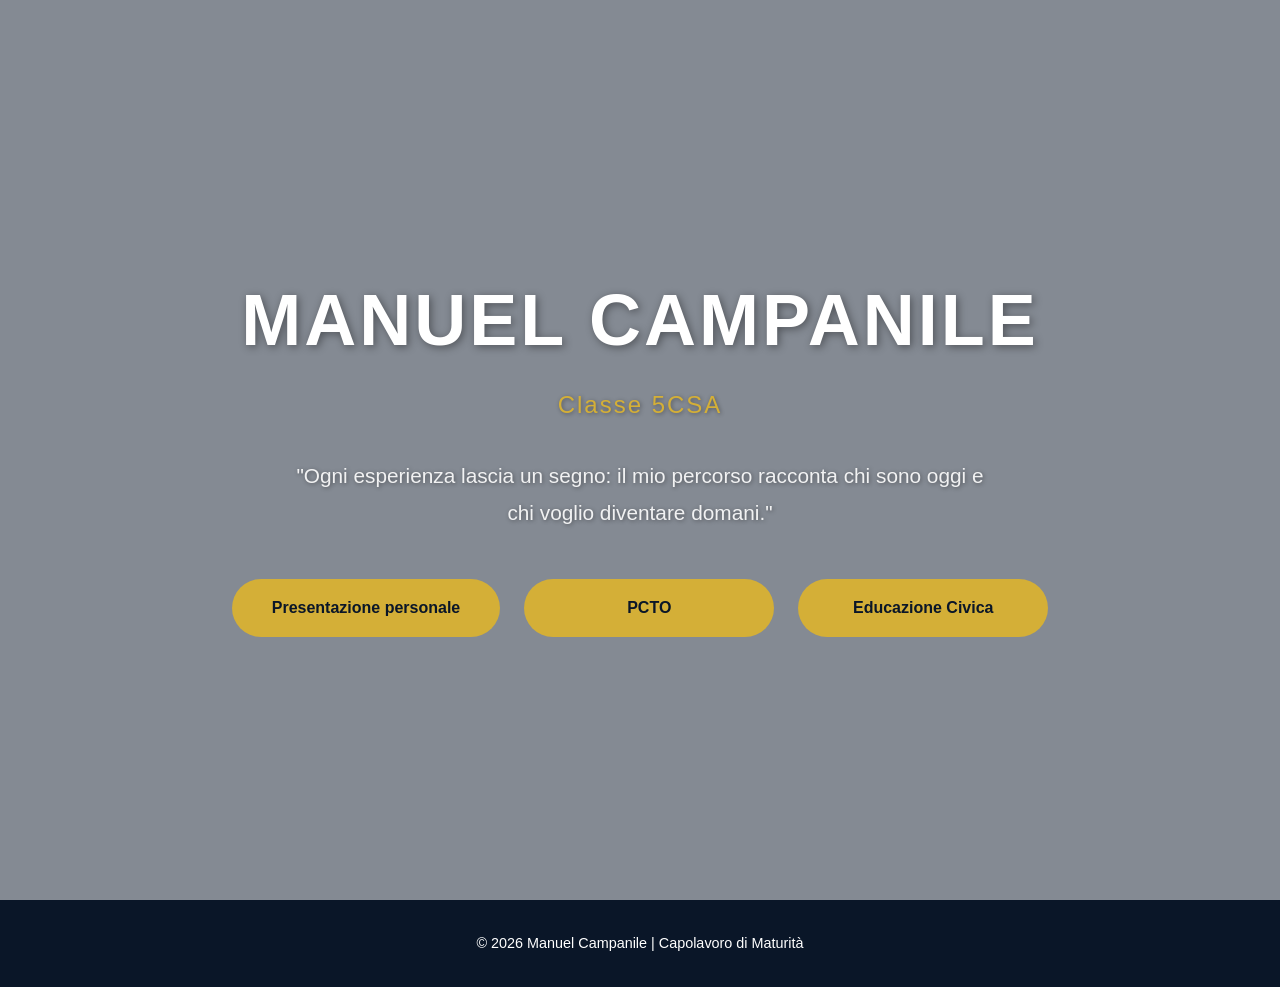
==== commit 150e0e90: "Nuova struttura modulare: Home con 3 pulsanti di accesso a sezioni separate (Presentazione, PCTO, Ed" ====
--- a/index.html
+++ b/index.html
@@ -8,89 +8,22 @@
     <link rel="stylesheet" href="https://cdnjs.cloudflare.com/ajax/libs/font-awesome/6.4.0/css/all.min.css">
 </head>
 <body>
-    <!-- NAVBAR FISSA -->
-    <nav class="navbar">
-        <div class="nav-container">
-            <div class="logo">MC</div>
-            <div class="nav-spacer"></div>
-        </div>
-    </nav>
-
-    <!-- HERO SECTION -->
-    <section class="hero">
+    <!-- HERO SECTION A TUTTA LARGHEZZA -->
+    <section class="hero" style="background-image: url('background-home.jpg');">
+        <!-- OVERLAY SCURO -->
+        <div class="hero-overlay"></div>
+        
+        <!-- CONTENUTO CENTRATO -->
         <div class="hero-content">
             <h1 class="hero-title">MANUEL CAMPANILE</h1>
             <p class="hero-class">Classe 5CSA</p>
             <p class="hero-quote">"Ogni esperienza lascia un segno: il mio percorso racconta chi sono oggi e chi voglio diventare domani."</p>
-            <a href="#presentazione" class="btn btn-primary">Scopri il mio percorso</a>
-        </div>
-        <div class="hero-bg"></div>
-    </section>
-
-    <!-- SEZIONE PRESENTAZIONE PERSONALE -->
-    <section id="presentazione" class="section presentazione">
-        <div class="container">
-            <h2 class="section-title">La mia presentazione</h2>
             
-            <div class="presentation-content">
-                <p class="presentation-text">
-                    Durante questi cinque anni di scuola superiore ho vissuto un percorso di crescita personale e scolastica. La scuola mi ha permesso non solo di acquisire conoscenze, ma anche di sviluppare maggiore autonomia, responsabilità e consapevolezza.
-                </p>
-
-                <p class="presentation-text">
-                    Accanto al percorso scolastico, lo sport ha avuto un ruolo importante nella mia crescita. La palestra mi ha insegnato il valore della costanza, dell'impegno quotidiano e della disciplina. Anche la corsa è stata per me una sfida significativa: riuscire a correre 21 chilometri mi ha fatto capire quanto la determinazione sia fondamentale per superare i propri limiti.
-                </p>
-
-                <p class="presentation-text">
-                    Un'altra esperienza importante è stata il volontariato con il Banco Alimentare. Questa attività mi ha permesso di comprendere il valore della solidarietà, dell'aiuto concreto e della collaborazione. Mi ha fatto capire che anche piccoli gesti possono contribuire al benessere degli altri.
-                </p>
-
-                <p class="presentation-text">
-                    Questo percorso mi ha aiutato a conoscermi meglio, a diventare più responsabile e a guardare al futuro con maggiore consapevolezza.
-                </p>
-            </div>
-
-            <!-- GALERIA DI IMMAGINI -->
-            <div class="images-gallery">
-                <div class="gallery-item">
-                    <img src="foto-personale.jpg" alt="Foto personale">
-                </div>
-                <div class="gallery-item">
-                    <img src="palestra.jpg" alt="Palestra">
-                </div>
-                <div class="gallery-item">
-                    <img src="21km.jpg" alt="21 km">
-                </div>
-                <div class="gallery-item">
-                    <img src="banco-alimentare.jpg" alt="Banco Alimentare">
-                </div>
-            </div>
-        </div>
-    </section>
-
-    <!-- SEZIONE DOCUMENTI -->
-    <section id="documenti" class="section documenti">
-        <div class="container">
-            <h2 class="section-title">Documenti del percorso</h2>
-            
-            <div class="documents-grid">
-                <!-- CARD PCTO -->
-                <a href="pcto.html" class="document-card">
-                    <div class="document-icon">
-                        <i class="fas fa-file-pdf"></i>
-                    </div>
-                    <h3 class="document-title">PCTO</h3>
-                    <p class="document-button">Apri documento</p>
-                </a>
-
-                <!-- CARD EDUCAZIONE CIVICA -->
-                <a href="educazione-civica.html" class="document-card">
-                    <div class="document-icon">
-                        <i class="fas fa-file-pdf"></i>
-                    </div>
-                    <h3 class="document-title">Educazione Civica</h3>
-                    <p class="document-button">Apri documento</p>
-                </a>
+            <!-- PULSANTI DI ACCESSO -->
+            <div class="hero-buttons">
+                <a href="presentazione.html" class="btn btn-hero">Presentazione personale</a>
+                <a href="pcto.html" class="btn btn-hero">PCTO</a>
+                <a href="educazione-civica.html" class="btn btn-hero">Educazione Civica</a>
             </div>
         </div>
     </section>
--- a/style.css
+++ b/style.css
@@ -54,13 +54,6 @@
     align-items: center;
 }
 
-.logo {
-    font-size: 1.5rem;
-    font-weight: 700;
-    color: var(--accent-gold);
-    letter-spacing: 2px;
-}
-
 .nav-spacer {
     flex: 1;
 }
@@ -75,6 +68,7 @@
     transition: var(--transition);
     padding: 0.5rem 1rem;
     border-radius: 5px;
+    font-size: 0.95rem;
 }
 
 .nav-home-btn:hover {
@@ -86,64 +80,66 @@
 
 .hero {
     position: relative;
-    min-height: 100vh;
+    width: 100%;
+    height: 100vh;
     display: flex;
     align-items: center;
     justify-content: center;
     overflow: hidden;
-    padding-top: 80px;
-}
-
-.hero-bg {
+    background-size: cover;
+    background-position: center;
+    background-attachment: fixed;
+}
+
+.hero-overlay {
     position: absolute;
     top: 0;
     left: 0;
     right: 0;
     bottom: 0;
-    background: linear-gradient(135deg, var(--primary-dark) 0%, var(--primary-blue) 100%);
-    z-index: -1;
-}
-
-.hero-bg::before {
-    content: '';
-    position: absolute;
-    width: 400px;
-    height: 400px;
-    background: radial-gradient(circle, rgba(212, 175, 55, 0.1) 0%, transparent 70%);
-    border-radius: 50%;
-    top: -50px;
-    right: -100px;
-    animation: float 6s ease-in-out infinite;
+    background-color: rgba(10, 22, 40, 0.5);
+    z-index: 1;
 }
 
 .hero-content {
+    position: relative;
+    z-index: 2;
     text-align: center;
     color: var(--text-light);
-    z-index: 1;
     animation: fadeInUp 1s ease;
 }
 
 .hero-title {
-    font-size: 4rem;
+    font-size: 4.5rem;
     font-weight: 700;
     margin-bottom: 0.5rem;
     letter-spacing: 3px;
-    text-shadow: 2px 2px 4px rgba(0, 0, 0, 0.3);
+    text-shadow: 2px 2px 8px rgba(0, 0, 0, 0.4);
 }
 
 .hero-class {
-    font-size: 1.3rem;
+    font-size: 1.5rem;
     color: var(--accent-gold);
     margin-bottom: 2rem;
     letter-spacing: 2px;
+    text-shadow: 1px 1px 4px rgba(0, 0, 0, 0.4);
 }
 
 .hero-quote {
-    font-size: 1.2rem;
-    max-width: 600px;
+    font-size: 1.3rem;
+    max-width: 700px;
     margin: 0 auto 3rem;
-    color: rgba(255, 255, 255, 0.85);
+    color: rgba(255, 255, 255, 0.9);
     line-height: 1.8;
+    text-shadow: 1px 1px 4px rgba(0, 0, 0, 0.4);
+}
+
+.hero-buttons {
+    display: flex;
+    gap: 1.5rem;
+    justify-content: center;
+    flex-wrap: wrap;
+    animation: slideInUp 0.8s ease 0.3s both;
 }
 
 /* ==================== PULSANTI ==================== */
@@ -161,14 +157,15 @@
     text-align: center;
 }
 
-.btn-primary {
+.btn-hero {
     background-color: var(--accent-gold);
     color: var(--primary-dark);
-}
-
-.btn-primary:hover {
+    min-width: 250px;
+}
+
+.btn-hero:hover {
     transform: translateY(-3px);
-    box-shadow: 0 10px 30px rgba(212, 175, 55, 0.4);
+    box-shadow: 0 15px 40px rgba(212, 175, 55, 0.4);
 }
 
 .btn-pdf {
@@ -178,55 +175,59 @@
     display: inline-flex;
     align-items: center;
     gap: 0.8rem;
+    padding: 1rem 2rem;
 }
 
 .btn-pdf:hover {
     transform: translateY(-3px);
-    box-shadow: 0 10px 30px rgba(212, 175, 55, 0.4);
-}
-
-/* ==================== SEZIONI GENERALI ==================== */
-
-.section {
-    padding: 80px 2rem;
+    box-shadow: 0 15px 40px rgba(212, 175, 55, 0.4);
+}
+
+/* ==================== SEZIONI CONTENUTO ==================== */
+
+.content-section {
+    padding: 100px 2rem 80px;
+    min-height: calc(100vh - 160px);
+    background-color: var(--gray-light);
+}
+
+.document-section {
+    padding: 100px 2rem 80px;
+    min-height: calc(100vh - 160px);
+    background-color: var(--gray-light);
 }
 
 .container {
-    max-width: 1200px;
+    max-width: 1000px;
     margin: 0 auto;
 }
 
-.section-title {
-    font-size: 2.8rem;
+.page-title {
+    font-size: 3rem;
     font-weight: 700;
+    text-align: center;
+    color: var(--primary-dark);
     margin-bottom: 2rem;
-    color: var(--primary-dark);
-    text-align: center;
     position: relative;
     animation: fadeIn 0.8s ease;
 }
 
-.section-title::after {
+.page-title::after {
     content: '';
     position: absolute;
     bottom: -15px;
     left: 50%;
     transform: translateX(-50%);
-    width: 80px;
+    width: 100px;
     height: 3px;
     background-color: var(--accent-gold);
 }
 
-/* ==================== SEZIONE PRESENTAZIONE ==================== */
-
-.presentazione {
-    background-color: var(--gray-light);
-}
-
-.presentation-content {
-    max-width: 800px;
-    margin: 3rem auto;
-    text-align: justify;
+/* ==================== PRESENTAZIONE ==================== */
+
+.presentation-text-container {
+    margin-top: 3rem;
+    margin-bottom: 3rem;
 }
 
 .presentation-text {
@@ -234,142 +235,74 @@
     line-height: 1.9;
     color: #555;
     margin-bottom: 1.5rem;
-    animation: fadeInUp 0.8s ease;
-}
-
-.images-gallery {
+    text-align: justify;
+    animation: fadeInUp 0.8s ease 0.2s both;
+}
+
+.presentation-cards {
     display: grid;
-    grid-template-columns: repeat(auto-fit, minmax(200px, 1fr));
+    grid-template-columns: repeat(auto-fit, minmax(280px, 1fr));
     gap: 2rem;
-    margin-top: 3rem;
-    max-width: 900px;
-    margin-left: auto;
-    margin-right: auto;
-}
-
-.gallery-item {
+    margin-top: 2rem;
+}
+
+.presentation-card {
+    background-color: var(--text-light);
+    border-radius: 15px;
     overflow: hidden;
-    border-radius: 15px;
-    box-shadow: 0 8px 25px rgba(0, 0, 0, 0.1);
+    box-shadow: 0 5px 20px rgba(0, 0, 0, 0.08);
     transition: var(--transition);
-    animation: slideInUp 0.8s ease;
-}
-
-.gallery-item:hover {
-    transform: translateY(-8px);
-    box-shadow: 0 12px 35px rgba(0, 0, 0, 0.15);
-}
-
-.gallery-item img {
+    animation: slideInUp 0.8s ease 0.3s both;
+}
+
+.presentation-card:hover {
+    transform: translateY(-10px);
+    box-shadow: 0 15px 40px rgba(0, 0, 0, 0.15);
+}
+
+.presentation-card img {
     width: 100%;
-    height: 250px;
+    height: 200px;
     object-fit: cover;
     transition: var(--transition);
 }
 
-.gallery-item:hover img {
+.presentation-card:hover img {
     transform: scale(1.05);
 }
 
-/* ==================== SEZIONE DOCUMENTI ==================== */
-
-.documenti {
-    background-color: var(--text-light);
-}
-
-.documents-grid {
-    display: grid;
-    grid-template-columns: repeat(auto-fit, minmax(250px, 1fr));
-    gap: 2rem;
-    margin-top: 3rem;
-    max-width: 700px;
-    margin-left: auto;
-    margin-right: auto;
-}
-
-.document-card {
-    background-color: var(--gray-light);
-    border-radius: 15px;
-    padding: 2.5rem;
-    text-align: center;
-    text-decoration: none;
-    color: inherit;
-    box-shadow: 0 5px 20px rgba(0, 0, 0, 0.08);
-    transition: var(--transition);
-    animation: slideInUp 0.8s ease;
-    border: 2px solid transparent;
-}
-
-.document-card:hover {
-    transform: translateY(-10px);
-    box-shadow: 0 15px 40px rgba(0, 0, 0, 0.15);
-    border-color: var(--accent-gold);
-}
-
-.document-icon {
-    font-size: 3.5rem;
-    color: var(--accent-gold);
-    margin-bottom: 1rem;
-}
-
-.document-title {
-    font-size: 1.8rem;
+.card-content {
+    padding: 1.5rem;
+}
+
+.card-content h3 {
+    font-size: 1.3rem;
     font-weight: 700;
     color: var(--primary-dark);
-    margin-bottom: 1rem;
-}
-
-.document-button {
-    font-size: 1rem;
-    font-weight: 600;
-    color: var(--accent-gold);
-}
-
-/* ==================== SEZIONE DOCUMENTO PDF ==================== */
-
-.document-section {
-    padding: 100px 2rem 80px;
-    min-height: 100vh;
-}
-
-.document-title {
-    font-size: 2.8rem;
-    font-weight: 700;
-    margin-bottom: 2rem;
-    color: var(--primary-dark);
-    text-align: center;
-    position: relative;
-}
-
-.document-title::after {
-    content: '';
-    position: absolute;
-    bottom: -15px;
-    left: 50%;
-    transform: translateX(-50%);
-    width: 80px;
-    height: 3px;
-    background-color: var(--accent-gold);
-}
+    margin-bottom: 0.8rem;
+}
+
+.card-content p {
+    font-size: 0.95rem;
+    color: #666;
+    line-height: 1.6;
+}
+
+/* ==================== PDF VIEWER ==================== */
 
 .pdf-viewer {
     margin: 3rem auto 2rem;
     border-radius: 15px;
     overflow: hidden;
     box-shadow: 0 10px 30px rgba(0, 0, 0, 0.15);
-    max-width: 900px;
+    background-color: var(--text-light);
+    animation: fadeIn 1s ease 0.3s both;
 }
 
 .pdf-viewer iframe {
     width: 100%;
     height: 700px;
     border: none;
-}
-
-.document-section .btn-pdf {
-    display: flex;
-    max-width: 300px;
-    margin: 2rem auto 0;
 }
 
 /* ==================== FOOTER ==================== */
@@ -395,15 +328,6 @@
     }
 }
 
-@keyframes fadeIn {
-    from {
-        opacity: 0;
-    }
-    to {
-        opacity: 1;
-    }
-}
-
 @keyframes slideInUp {
     from {
         opacity: 0;
@@ -415,12 +339,12 @@
     }
 }
 
-@keyframes float {
-    0%, 100% {
-        transform: translateY(0px);
-    }
-    50% {
-        transform: translateY(20px);
+@keyframes fadeIn {
+    from {
+        opacity: 0;
+    }
+    to {
+        opacity: 1;
     }
 }
 
@@ -428,24 +352,36 @@
 
 @media (max-width: 768px) {
     .hero-title {
-        font-size: 2.5rem;
+        font-size: 2.8rem;
         letter-spacing: 1px;
     }
 
     .hero-class {
-        font-size: 1.1rem;
+        font-size: 1.2rem;
     }
 
     .hero-quote {
         font-size: 1rem;
-    }
-
-    .section {
-        padding: 60px 1.5rem;
-    }
-
-    .section-title {
+        margin-bottom: 2rem;
+    }
+
+    .hero-buttons {
+        flex-direction: column;
+        gap: 1rem;
+        align-items: center;
+    }
+
+    .btn-hero {
+        width: 100%;
+        max-width: 300px;
+    }
+
+    .page-title {
         font-size: 2rem;
+    }
+
+    .presentation-cards {
+        grid-template-columns: 1fr;
     }
 
     .presentation-text {
@@ -453,19 +389,6 @@
         text-align: center;
     }
 
-    .images-gallery {
-        grid-template-columns: repeat(2, 1fr);
-        gap: 1.5rem;
-    }
-
-    .gallery-item img {
-        height: 200px;
-    }
-
-    .documents-grid {
-        grid-template-columns: 1fr;
-    }
-
     .pdf-viewer iframe {
         height: 500px;
     }
@@ -476,26 +399,22 @@
         padding: 0 1rem;
     }
 
-    .logo {
-        font-size: 1.2rem;
-    }
-
     .nav-home-btn {
-        font-size: 0.9rem;
+        font-size: 0.85rem;
         padding: 0.4rem 0.8rem;
     }
 
     .hero {
-        padding-top: 70px;
+        background-attachment: scroll;
     }
 
     .hero-title {
-        font-size: 1.8rem;
+        font-size: 2rem;
         letter-spacing: 1px;
     }
 
     .hero-class {
-        font-size: 0.95rem;
+        font-size: 1rem;
     }
 
     .hero-quote {
@@ -503,21 +422,28 @@
         margin-bottom: 2rem;
     }
 
-    .btn {
-        padding: 0.8rem 1.8rem;
+    .hero-buttons {
+        flex-direction: column;
+        gap: 0.8rem;
+    }
+
+    .btn-hero {
+        padding: 0.8rem 1.5rem;
         font-size: 0.9rem;
-    }
-
-    .section {
-        padding: 50px 1rem;
-    }
-
-    .section-title {
+        min-width: auto;
+    }
+
+    .content-section {
+        padding: 80px 1rem 60px;
+    }
+
+    .document-section {
+        padding: 80px 1rem 60px;
+    }
+
+    .page-title {
         font-size: 1.6rem;
-    }
-
-    .section-title::after {
-        width: 60px;
+        margin-bottom: 1.5rem;
     }
 
     .presentation-text {
@@ -525,33 +451,16 @@
         line-height: 1.7;
     }
 
-    .images-gallery {
-        grid-template-columns: 1fr;
-        gap: 1rem;
-    }
-
-    .gallery-item img {
-        height: 200px;
-    }
-
-    .document-card {
-        padding: 1.8rem;
-    }
-
-    .document-icon {
-        font-size: 2.5rem;
-    }
-
-    .document-title {
-        font-size: 1.5rem;
-    }
-
-    .document-button {
-        font-size: 0.9rem;
-    }
-
-    .document-section {
-        padding: 80px 1rem 50px;
+    .presentation-card img {
+        height: 180px;
+    }
+
+    .card-content {
+        padding: 1.2rem;
+    }
+
+    .card-content h3 {
+        font-size: 1.1rem;
     }
 
     .pdf-viewer iframe {
@@ -561,5 +470,6 @@
     .btn-pdf {
         width: 100%;
         max-width: 100%;
+        margin-top: 1.5rem;
     }
 }
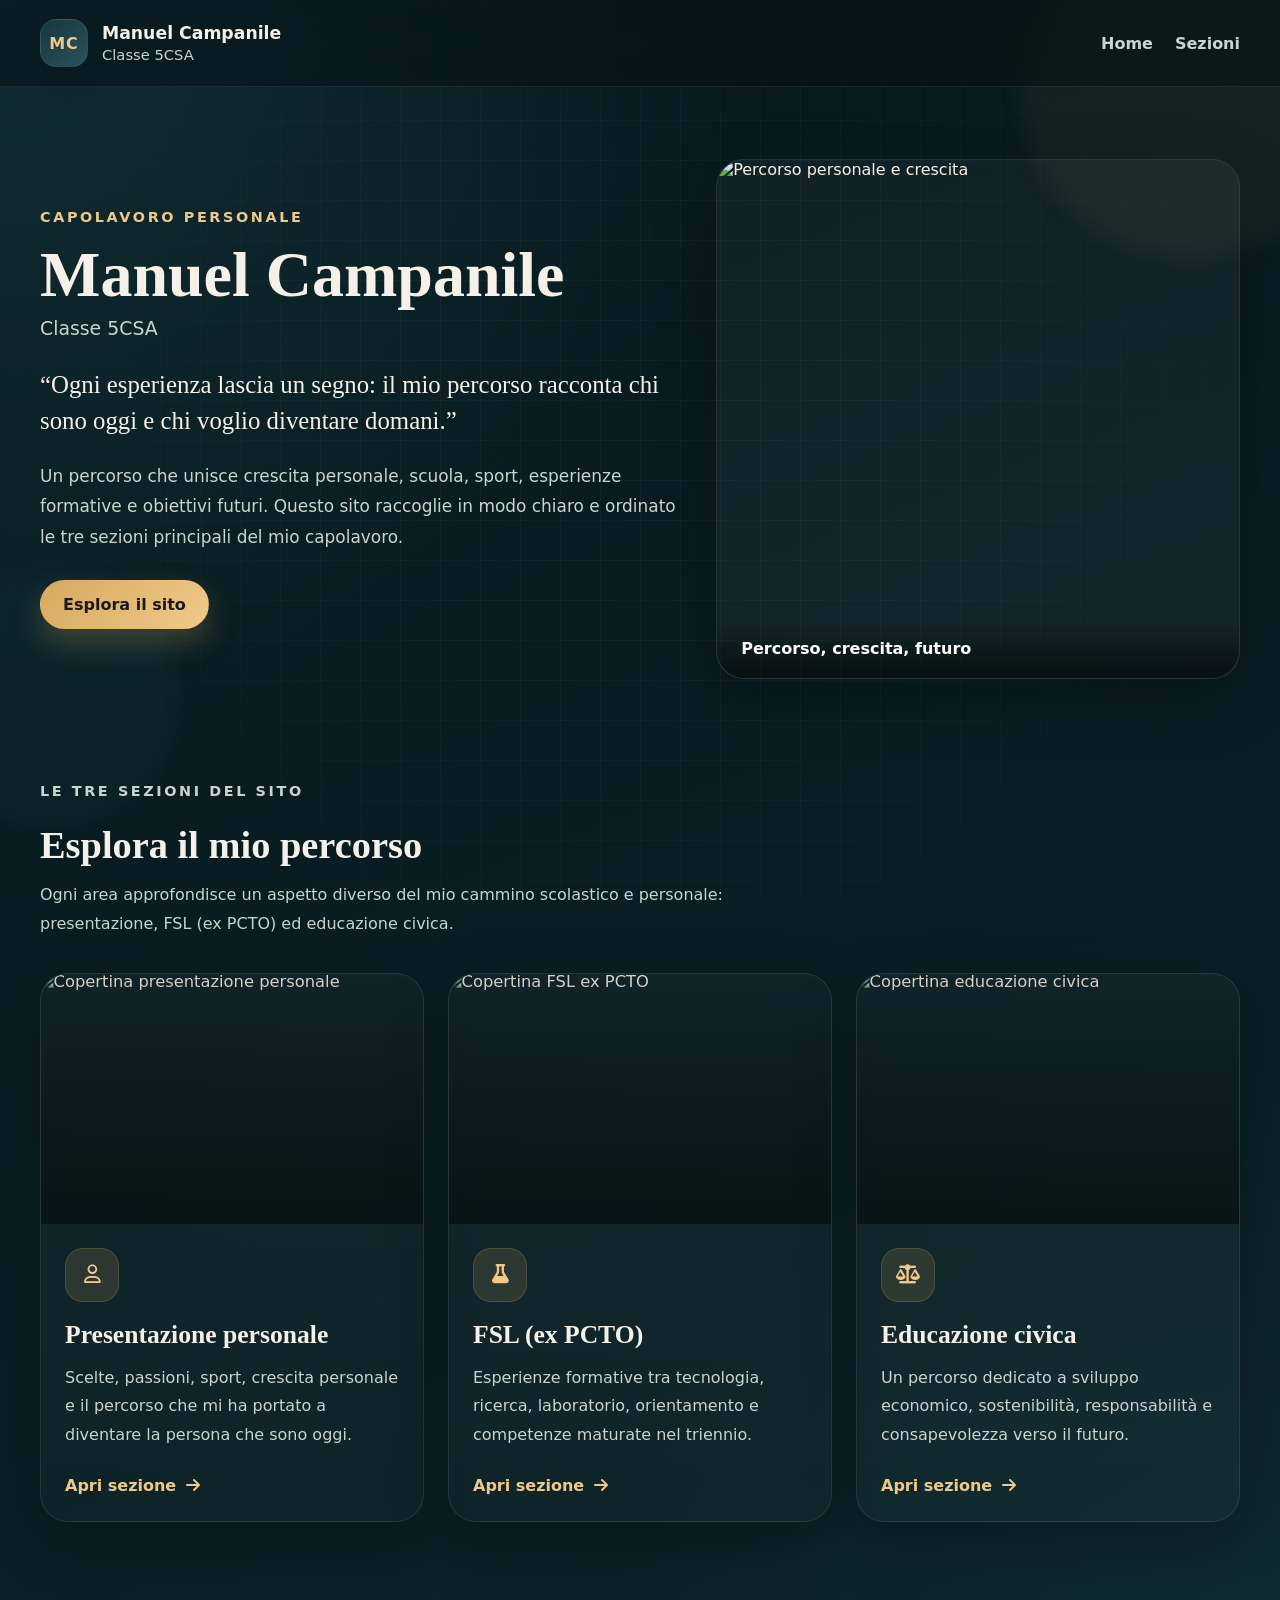
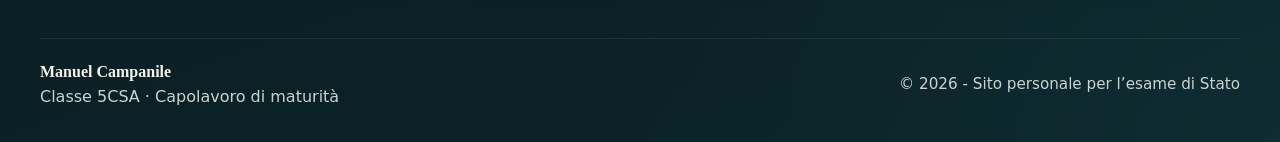
==== commit 743b8cd8: "new agg" ====
--- a/index.html
+++ b/index.html
@@ -1,38 +1,147 @@
 <!DOCTYPE html>
 <html lang="it">
 <head>
-    <meta charset="UTF-8">
-    <meta name="viewport" content="width=device-width, initial-scale=1.0">
-    <title>Manuel Campanile - Portfolio</title>
-    <link rel="stylesheet" href="style.css">
-    <link rel="stylesheet" href="https://cdnjs.cloudflare.com/ajax/libs/font-awesome/6.4.0/css/all.min.css">
+  <meta charset="UTF-8" />
+  <meta name="viewport" content="width=device-width, initial-scale=1.0" />
+  <title>Manuel Campanile - Capolavoro di Maturità</title>
+  <link rel="stylesheet" href="style.css" />
+  <link rel="stylesheet" href="https://cdnjs.cloudflare.com/ajax/libs/font-awesome/6.5.2/css/all.min.css">
 </head>
 <body>
-    <!-- HERO SECTION A TUTTA LARGHEZZA -->
-    <section class="hero" style="background-image: url('background-home.jpg');">
-        <!-- OVERLAY SCURO -->
-        <div class="hero-overlay"></div>
-        
-        <!-- CONTENUTO CENTRATO -->
-        <div class="hero-content">
-            <h1 class="hero-title">MANUEL CAMPANILE</h1>
-            <p class="hero-class">Classe 5CSA</p>
-            <p class="hero-quote">"Ogni esperienza lascia un segno: il mio percorso racconta chi sono oggi e chi voglio diventare domani."</p>
-            
-            <!-- PULSANTI DI ACCESSO -->
-            <div class="hero-buttons">
-                <a href="presentazione.html" class="btn btn-hero">Presentazione personale</a>
-                <a href="pcto.html" class="btn btn-hero">PCTO</a>
-                <a href="educazione-civica.html" class="btn btn-hero">Educazione Civica</a>
-            </div>
+
+  <!-- BACKGROUND DECOR -->
+  <div class="bg-orb orb-1"></div>
+  <div class="bg-orb orb-2"></div>
+  <div class="bg-grid"></div>
+
+  <!-- NAVBAR -->
+  <header class="site-header">
+    <div class="container nav-wrap">
+      <div class="brand">
+        <div class="brand-badge">MC</div>
+        <div class="brand-text">
+          <span class="brand-name">Manuel Campanile</span>
+          <span class="brand-class">Classe 5CSA</span>
         </div>
-    </section>
+      </div>
 
-    <!-- FOOTER -->
-    <footer class="footer">
-        <p>&copy; 2026 Manuel Campanile | Capolavoro di Maturità</p>
-    </footer>
+      <nav class="main-nav">
+        <a href="#home">Home</a>
+        <a href="#sezioni">Sezioni</a>
+      </nav>
+    </div>
+  </header>
 
-    <script src="script.js"></script>
+  <!-- HERO -->
+  <section class="hero" id="home">
+    <div class="container hero-grid">
+      <div class="hero-left reveal">
+        <p class="eyebrow">Capolavoro personale</p>
+        <h1>Manuel Campanile</h1>
+        <p class="hero-class">Classe 5CSA</p>
+
+        <blockquote class="hero-quote">
+          “Ogni esperienza lascia un segno: il mio percorso racconta chi sono oggi e chi voglio diventare domani.”
+        </blockquote>
+
+        <p class="hero-text">
+          Un percorso che unisce crescita personale, scuola, sport, esperienze formative e obiettivi futuri.
+          Questo sito raccoglie in modo chiaro e ordinato le tre sezioni principali del mio capolavoro.
+        </p>
+
+        <div class="hero-actions">
+          <a href="#sezioni" class="btn btn-primary">Esplora il sito</a>
+        </div>
+      </div>
+
+      <div class="hero-right reveal delay-1">
+        <div class="hero-visual-card">
+          <img src="quote-image.png" alt="Percorso personale e crescita" class="hero-image">
+          <div class="hero-visual-overlay">
+            <span>Percorso, crescita, futuro</span>
+          </div>
+        </div>
+      </div>
+    </div>
+  </section>
+
+  <!-- SEZIONI -->
+  <section class="sections" id="sezioni">
+    <div class="container">
+      <div class="section-heading reveal">
+        <p class="eyebrow">Le tre sezioni del sito</p>
+        <h2>Esplora il mio percorso</h2>
+        <p>
+          Ogni area approfondisce un aspetto diverso del mio cammino scolastico e personale:
+          presentazione, FSL (ex PCTO) ed educazione civica.
+        </p>
+      </div>
+
+      <div class="cards-grid">
+
+        <!-- PRESENTAZIONE -->
+        <a href="presentazione.html" class="big-card reveal">
+          <div class="card-cover">
+            <img src="presentazione-cover.png" alt="Copertina presentazione personale">
+            <div class="card-cover-overlay"></div>
+          </div>
+          <div class="card-content">
+            <div class="card-icon"><i class="fa-regular fa-user"></i></div>
+            <h3>Presentazione personale</h3>
+            <p>
+              Scelte, passioni, sport, crescita personale e il percorso che mi ha portato a diventare la persona che sono oggi.
+            </p>
+            <span class="card-link">Apri sezione <i class="fa-solid fa-arrow-right"></i></span>
+          </div>
+        </a>
+
+        <!-- FSL / ex PCTO -->
+        <a href="pcto.html" class="big-card reveal delay-1">
+          <div class="card-cover">
+            <img src="pcto-cover.png" alt="Copertina FSL ex PCTO">
+            <div class="card-cover-overlay"></div>
+          </div>
+          <div class="card-content">
+            <div class="card-icon"><i class="fa-solid fa-flask"></i></div>
+            <h3>FSL (ex PCTO)</h3>
+            <p>
+              Esperienze formative tra tecnologia, ricerca, laboratorio, orientamento e competenze maturate nel triennio.
+            </p>
+            <span class="card-link">Apri sezione <i class="fa-solid fa-arrow-right"></i></span>
+          </div>
+        </a>
+
+        <!-- EDUCAZIONE CIVICA -->
+        <a href="educazione-civica.html" class="big-card reveal delay-2">
+          <div class="card-cover">
+            <img src="educazione-civica-cover.png" alt="Copertina educazione civica">
+            <div class="card-cover-overlay"></div>
+          </div>
+          <div class="card-content">
+            <div class="card-icon"><i class="fa-solid fa-scale-balanced"></i></div>
+            <h3>Educazione civica</h3>
+            <p>
+              Un percorso dedicato a sviluppo economico, sostenibilità, responsabilità e consapevolezza verso il futuro.
+            </p>
+            <span class="card-link">Apri sezione <i class="fa-solid fa-arrow-right"></i></span>
+          </div>
+        </a>
+
+      </div>
+    </div>
+  </section>
+
+  <!-- FOOTER -->
+  <footer class="footer">
+    <div class="container footer-wrap">
+      <div>
+        <h4>Manuel Campanile</h4>
+        <p>Classe 5CSA · Capolavoro di maturità</p>
+      </div>
+      <p class="footer-copy">© 2026 - Sito personale per l’esame di Stato</p>
+    </div>
+  </footer>
+
+  <script src="script.js"></script>
 </body>
 </html>
--- a/style.css
+++ b/style.css
@@ -1,475 +1,652 @@
-/* ==================== RESET E VARIABILI ==================== */
-
-* {
-    margin: 0;
-    padding: 0;
-    box-sizing: border-box;
-}
-
-:root {
-    --primary-dark: #0a1628;
-    --primary-blue: #1e3a5f;
-    --accent-gold: #d4af37;
-    --text-dark: #1a1a1a;
-    --text-light: #ffffff;
-    --gray-light: #f5f7fa;
-    --gray-medium: #e0e0e0;
-    --transition: all 0.3s cubic-bezier(0.25, 0.46, 0.45, 0.94);
-}
-
-/* ==================== TIPOGRAFIA E ELEMENTI BASE ==================== */
-
-html {
-    scroll-behavior: smooth;
-}
-
-body {
-    font-family: 'Segoe UI', Tahoma, Geneva, Verdana, sans-serif;
-    line-height: 1.6;
-    color: var(--text-dark);
-    background-color: var(--text-light);
-    overflow-x: hidden;
-}
-
-/* ==================== NAVBAR ==================== */
-
-.navbar {
-    position: fixed;
-    top: 0;
-    width: 100%;
-    background-color: rgba(10, 22, 40, 0.95);
-    backdrop-filter: blur(10px);
-    padding: 1rem 0;
-    box-shadow: 0 2px 20px rgba(0, 0, 0, 0.1);
-    z-index: 1000;
-    transition: var(--transition);
-}
-
-.nav-container {
-    max-width: 1200px;
-    margin: 0 auto;
-    padding: 0 2rem;
-    display: flex;
-    justify-content: space-between;
-    align-items: center;
-}
-
-.nav-spacer {
-    flex: 1;
-}
-
-.nav-home-btn {
-    color: var(--accent-gold);
-    text-decoration: none;
-    font-weight: 600;
-    display: flex;
-    align-items: center;
-    gap: 0.5rem;
-    transition: var(--transition);
-    padding: 0.5rem 1rem;
-    border-radius: 5px;
-    font-size: 0.95rem;
-}
-
-.nav-home-btn:hover {
-    background-color: rgba(212, 175, 55, 0.1);
-    transform: translateX(-3px);
-}
-
-/* ==================== HERO SECTION ==================== */
-
-.hero {
-    position: relative;
-    width: 100%;
-    height: 100vh;
-    display: flex;
-    align-items: center;
-    justify-content: center;
-    overflow: hidden;
-    background-size: cover;
-    background-position: center;
-    background-attachment: fixed;
-}
-
-.hero-overlay {
-    position: absolute;
-    top: 0;
-    left: 0;
-    right: 0;
-    bottom: 0;
-    background-color: rgba(10, 22, 40, 0.5);
-    z-index: 1;
-}
-
-.hero-content {
-    position: relative;
-    z-index: 2;
-    text-align: center;
-    color: var(--text-light);
-    animation: fadeInUp 1s ease;
-}
-
-.hero-title {
-    font-size: 4.5rem;
-    font-weight: 700;
-    margin-bottom: 0.5rem;
-    letter-spacing: 3px;
-    text-shadow: 2px 2px 8px rgba(0, 0, 0, 0.4);
-}
-
-.hero-class {
-    font-size: 1.5rem;
-    color: var(--accent-gold);
-    margin-bottom: 2rem;
-    letter-spacing: 2px;
-    text-shadow: 1px 1px 4px rgba(0, 0, 0, 0.4);
-}
-
-.hero-quote {
-    font-size: 1.3rem;
-    max-width: 700px;
-    margin: 0 auto 3rem;
-    color: rgba(255, 255, 255, 0.9);
-    line-height: 1.8;
-    text-shadow: 1px 1px 4px rgba(0, 0, 0, 0.4);
-}
-
-.hero-buttons {
-    display: flex;
-    gap: 1.5rem;
-    justify-content: center;
-    flex-wrap: wrap;
-    animation: slideInUp 0.8s ease 0.3s both;
-}
-
-/* ==================== PULSANTI ==================== */
-
-.btn {
-    display: inline-block;
-    padding: 1rem 2.5rem;
-    font-size: 1rem;
-    font-weight: 600;
-    border: none;
-    border-radius: 50px;
-    cursor: pointer;
-    transition: var(--transition);
-    text-decoration: none;
-    text-align: center;
-}
-
-.btn-hero {
-    background-color: var(--accent-gold);
-    color: var(--primary-dark);
-    min-width: 250px;
-}
-
-.btn-hero:hover {
-    transform: translateY(-3px);
-    box-shadow: 0 15px 40px rgba(212, 175, 55, 0.4);
-}
-
-.btn-pdf {
-    background-color: var(--accent-gold);
-    color: var(--primary-dark);
-    margin-top: 2rem;
-    display: inline-flex;
-    align-items: center;
-    gap: 0.8rem;
-    padding: 1rem 2rem;
-}
-
-.btn-pdf:hover {
-    transform: translateY(-3px);
-    box-shadow: 0 15px 40px rgba(212, 175, 55, 0.4);
-}
-
-/* ==================== SEZIONI CONTENUTO ==================== */
-
-.content-section {
-    padding: 100px 2rem 80px;
-    min-height: calc(100vh - 160px);
-    background-color: var(--gray-light);
-}
-
-.document-section {
-    padding: 100px 2rem 80px;
-    min-height: calc(100vh - 160px);
-    background-color: var(--gray-light);
-}
-
-.container {
-    max-width: 1000px;
-    margin: 0 auto;
-}
-
-.page-title {
-    font-size: 3rem;
-    font-weight: 700;
-    text-align: center;
-    color: var(--primary-dark);
-    margin-bottom: 2rem;
-    position: relative;
-    animation: fadeIn 0.8s ease;
-}
-
-.page-title::after {
-    content: '';
-    position: absolute;
-    bottom: -15px;
-    left: 50%;
-    transform: translateX(-50%);
-    width: 100px;
-    height: 3px;
-    background-color: var(--accent-gold);
-}
-
-/* ==================== PRESENTAZIONE ==================== */
-
-.presentation-text-container {
-    margin-top: 3rem;
-    margin-bottom: 3rem;
-}
-
-.presentation-text {
-    font-size: 1.05rem;
-    line-height: 1.9;
-    color: #555;
-    margin-bottom: 1.5rem;
-    text-align: justify;
-    animation: fadeInUp 0.8s ease 0.2s both;
-}
-
-.presentation-cards {
-    display: grid;
-    grid-template-columns: repeat(auto-fit, minmax(280px, 1fr));
-    gap: 2rem;
-    margin-top: 2rem;
-}
-
-.presentation-card {
-    background-color: var(--text-light);
-    border-radius: 15px;
-    overflow: hidden;
-    box-shadow: 0 5px 20px rgba(0, 0, 0, 0.08);
-    transition: var(--transition);
-    animation: slideInUp 0.8s ease 0.3s both;
-}
-
-.presentation-card:hover {
-    transform: translateY(-10px);
-    box-shadow: 0 15px 40px rgba(0, 0, 0, 0.15);
-}
-
-.presentation-card img {
-    width: 100%;
-    height: 200px;
-    object-fit: cover;
-    transition: var(--transition);
-}
-
-.presentation-card:hover img {
-    transform: scale(1.05);
-}
-
-.card-content {
-    padding: 1.5rem;
-}
-
-.card-content h3 {
-    font-size: 1.3rem;
-    font-weight: 700;
-    color: var(--primary-dark);
-    margin-bottom: 0.8rem;
-}
-
-.card-content p {
-    font-size: 0.95rem;
-    color: #666;
-    line-height: 1.6;
-}
-
-/* ==================== PDF VIEWER ==================== */
-
-.pdf-viewer {
-    margin: 3rem auto 2rem;
-    border-radius: 15px;
-    overflow: hidden;
-    box-shadow: 0 10px 30px rgba(0, 0, 0, 0.15);
-    background-color: var(--text-light);
-    animation: fadeIn 1s ease 0.3s both;
-}
-
-.pdf-viewer iframe {
-    width: 100%;
-    height: 700px;
-    border: none;
-}
-
-/* ==================== FOOTER ==================== */
-
-.footer {
-    background-color: var(--primary-dark);
-    color: var(--text-light);
-    text-align: center;
-    padding: 2rem;
-    font-size: 0.9rem;
-}
-
-/* ==================== ANIMAZIONI ==================== */
-
-@keyframes fadeInUp {
-    from {
-        opacity: 0;
-        transform: translateY(40px);
-    }
-    to {
-        opacity: 1;
-        transform: translateY(0);
-    }
-}
-
-@keyframes slideInUp {
-    from {
-        opacity: 0;
-        transform: translateY(30px);
-    }
-    to {
-        opacity: 1;
-        transform: translateY(0);
-    }
-}
-
-@keyframes fadeIn {
-    from {
-        opacity: 0;
-    }
-    to {
-        opacity: 1;
-    }
-}
-
-/* ==================== RESPONSIVE ==================== */
-
-@media (max-width: 768px) {
-    .hero-title {
-        font-size: 2.8rem;
-        letter-spacing: 1px;
-    }
-
-    .hero-class {
-        font-size: 1.2rem;
-    }
-
-    .hero-quote {
-        font-size: 1rem;
-        margin-bottom: 2rem;
-    }
-
-    .hero-buttons {
-        flex-direction: column;
-        gap: 1rem;
-        align-items: center;
-    }
-
-    .btn-hero {
-        width: 100%;
-        max-width: 300px;
-    }
-
-    .page-title {
-        font-size: 2rem;
-    }
-
-    .presentation-cards {
-        grid-template-columns: 1fr;
-    }
-
-    .presentation-text {
-        font-size: 1rem;
-        text-align: center;
-    }
-
-    .pdf-viewer iframe {
-        height: 500px;
-    }
-}
-
-@media (max-width: 480px) {
-    .nav-container {
-        padding: 0 1rem;
-    }
-
-    .nav-home-btn {
-        font-size: 0.85rem;
-        padding: 0.4rem 0.8rem;
-    }
-
-    .hero {
-        background-attachment: scroll;
-    }
-
-    .hero-title {
-        font-size: 2rem;
-        letter-spacing: 1px;
-    }
-
-    .hero-class {
-        font-size: 1rem;
-    }
-
-    .hero-quote {
-        font-size: 0.9rem;
-        margin-bottom: 2rem;
-    }
-
-    .hero-buttons {
-        flex-direction: column;
-        gap: 0.8rem;
-    }
-
-    .btn-hero {
-        padding: 0.8rem 1.5rem;
-        font-size: 0.9rem;
-        min-width: auto;
-    }
-
-    .content-section {
-        padding: 80px 1rem 60px;
-    }
-
-    .document-section {
-        padding: 80px 1rem 60px;
-    }
-
-    .page-title {
-        font-size: 1.6rem;
-        margin-bottom: 1.5rem;
-    }
-
-    .presentation-text {
-        font-size: 0.95rem;
-        line-height: 1.7;
-    }
-
-    .presentation-card img {
-        height: 180px;
-    }
-
-    .card-content {
-        padding: 1.2rem;
-    }
-
-    .card-content h3 {
-        font-size: 1.1rem;
-    }
-
-    .pdf-viewer iframe {
-        height: 400px;
-    }
-
-    .btn-pdf {
-        width: 100%;
-        max-width: 100%;
-        margin-top: 1.5rem;
-    }
+:root{
+  --bg:#07181c;
+  --bg-2:#0b2328;
+  --surface:rgba(14, 38, 44, 0.72);
+  --surface-2:rgba(19, 48, 56, 0.82);
+  --surface-3:#102d33;
+  --card-border:rgba(255,255,255,0.09);
+  --text:#f5f1e8;
+  --muted:#c9d4d0;
+  --accent:#d6a95f;
+  --accent-2:#f0c98a;
+  --shadow:0 20px 60px rgba(0,0,0,0.28);
+  --radius-xl:28px;
+  --radius-lg:22px;
+  --radius-md:16px;
+  --container:1200px;
+}
+
+*{
+  margin:0;
+  padding:0;
+  box-sizing:border-box;
+}
+
+html{
+  scroll-behavior:smooth;
+}
+
+body{
+  font-family: Inter, system-ui, -apple-system, BlinkMacSystemFont, "Segoe UI", sans-serif;
+  color:var(--text);
+  background:
+    radial-gradient(circle at top left, rgba(34, 84, 95, 0.35), transparent 35%),
+    radial-gradient(circle at bottom right, rgba(26, 67, 75, 0.28), transparent 32%),
+    linear-gradient(160deg, var(--bg) 0%, var(--bg-2) 100%);
+  min-height:100vh;
+  position:relative;
+  overflow-x:hidden;
+}
+
+img{
+  max-width:100%;
+  display:block;
+}
+
+a{
+  text-decoration:none;
+  color:inherit;
+}
+
+.container{
+  width:min(var(--container), calc(100% - 48px));
+  margin:0 auto;
+}
+
+/* DECOR */
+.bg-grid{
+  position:fixed;
+  inset:0;
+  background-image:
+    linear-gradient(rgba(255,255,255,0.03) 1px, transparent 1px),
+    linear-gradient(90deg, rgba(255,255,255,0.03) 1px, transparent 1px);
+  background-size:40px 40px;
+  mask-image:radial-gradient(circle at center, black 35%, transparent 85%);
+  pointer-events:none;
+  z-index:0;
+}
+
+.bg-orb{
+  position:fixed;
+  border-radius:50%;
+  filter:blur(12px);
+  opacity:.32;
+  pointer-events:none;
+  z-index:0;
+}
+
+.orb-1{
+  width:340px;
+  height:340px;
+  background:rgba(214,169,95,0.18);
+  top:-80px;
+  right:-80px;
+}
+
+.orb-2{
+  width:260px;
+  height:260px;
+  background:rgba(77, 166, 181, 0.16);
+  left:-80px;
+  bottom:8%;
+}
+
+/* HEADER */
+.site-header{
+  position:sticky;
+  top:0;
+  z-index:30;
+  backdrop-filter:blur(16px);
+  background:rgba(5, 16, 20, 0.48);
+  border-bottom:1px solid rgba(255,255,255,0.08);
+}
+
+.nav-wrap{
+  min-height:86px;
+  display:flex;
+  align-items:center;
+  justify-content:space-between;
+  gap:24px;
+}
+
+.brand{
+  display:flex;
+  align-items:center;
+  gap:14px;
+}
+
+.brand-small .brand-name{
+  font-size:1rem;
+}
+
+.brand-badge{
+  width:48px;
+  height:48px;
+  border-radius:16px;
+  display:flex;
+  align-items:center;
+  justify-content:center;
+  background:linear-gradient(135deg, #18373d, #29515a);
+  color:var(--accent-2);
+  font-weight:800;
+  letter-spacing:.06em;
+  box-shadow:var(--shadow);
+  border:1px solid rgba(255,255,255,0.08);
+}
+
+.brand-text{
+  display:flex;
+  flex-direction:column;
+  gap:3px;
+}
+
+.brand-name{
+  font-weight:700;
+  font-size:1.08rem;
+  color:var(--text);
+}
+
+.brand-class{
+  font-size:.92rem;
+  color:var(--muted);
+}
+
+.main-nav{
+  display:flex;
+  align-items:center;
+  gap:22px;
+}
+
+.main-nav a{
+  color:var(--muted);
+  font-weight:600;
+  transition:.25s ease;
+}
+
+.main-nav a:hover{
+  color:var(--text);
+}
+
+.back-btn{
+  display:inline-flex;
+  align-items:center;
+  gap:10px;
+  padding:12px 18px;
+  border-radius:999px;
+  background:rgba(255,255,255,0.06);
+  border:1px solid rgba(255,255,255,0.08);
+  color:var(--text);
+  font-weight:600;
+  transition:.25s ease;
+}
+
+.back-btn:hover{
+  transform:translateY(-2px);
+  background:rgba(255,255,255,0.1);
+}
+
+/* HERO */
+.hero{
+  position:relative;
+  z-index:1;
+  padding:72px 0 60px;
+}
+
+.hero-grid{
+  display:grid;
+  grid-template-columns:1.1fr .9fr;
+  gap:36px;
+  align-items:center;
+}
+
+.eyebrow{
+  color:var(--accent-2);
+  font-size:.9rem;
+  text-transform:uppercase;
+  letter-spacing:.18em;
+  margin-bottom:18px;
+  font-weight:700;
+}
+
+.hero-left h1{
+  font-family: Georgia, "Times New Roman", serif;
+  font-size:clamp(2.6rem, 5vw, 5rem);
+  line-height:1;
+  margin-bottom:10px;
+}
+
+.hero-class{
+  color:var(--muted);
+  font-size:1.18rem;
+  margin-bottom:28px;
+}
+
+.hero-quote{
+  font-family: Georgia, "Times New Roman", serif;
+  font-size:1.55rem;
+  line-height:1.45;
+  color:var(--text);
+  max-width:760px;
+  margin-bottom:22px;
+}
+
+.hero-text{
+  color:var(--muted);
+  font-size:1.06rem;
+  line-height:1.8;
+  max-width:700px;
+  margin-bottom:28px;
+}
+
+.hero-actions{
+  display:flex;
+  gap:14px;
+  flex-wrap:wrap;
+}
+
+.hero-visual-card{
+  position:relative;
+  min-height:520px;
+  border-radius:var(--radius-xl);
+  overflow:hidden;
+  box-shadow:var(--shadow);
+  border:1px solid rgba(255,255,255,0.08);
+  background:rgba(255,255,255,0.04);
+}
+
+.hero-image{
+  width:100%;
+  height:100%;
+  object-fit:cover;
+}
+
+.hero-visual-overlay{
+  position:absolute;
+  left:0;
+  right:0;
+  bottom:0;
+  padding:20px 24px;
+  background:linear-gradient(to top, rgba(0,0,0,.58), transparent);
+  font-weight:600;
+  color:#fff;
+}
+
+/* SECTIONS */
+.sections{
+  position:relative;
+  z-index:1;
+  padding:40px 0 90px;
+}
+
+.section-heading{
+  max-width:800px;
+  margin-bottom:34px;
+}
+
+.section-heading h2{
+  font-family: Georgia, "Times New Roman", serif;
+  font-size:2.4rem;
+  margin-bottom:14px;
+}
+
+.section-heading p{
+  color:var(--muted);
+  line-height:1.8;
+}
+
+.cards-grid{
+  display:grid;
+  grid-template-columns:repeat(3, 1fr);
+  gap:24px;
+}
+
+.big-card{
+  position:relative;
+  overflow:hidden;
+  border-radius:var(--radius-xl);
+  background:linear-gradient(180deg, rgba(255,255,255,0.04), rgba(255,255,255,0.02));
+  border:1px solid var(--card-border);
+  box-shadow:var(--shadow);
+  transition:transform .35s ease, box-shadow .35s ease, border-color .35s ease;
+  min-height:520px;
+  display:flex;
+  flex-direction:column;
+}
+
+.big-card:hover{
+  transform:translateY(-8px);
+  box-shadow:0 26px 80px rgba(0,0,0,.36);
+  border-color:rgba(214,169,95,0.34);
+}
+
+.card-cover{
+  position:relative;
+  height:250px;
+  overflow:hidden;
+}
+
+.card-cover img{
+  width:100%;
+  height:100%;
+  object-fit:cover;
+  transform:scale(1.02);
+  transition:transform .45s ease;
+}
+
+.big-card:hover .card-cover img{
+  transform:scale(1.07);
+}
+
+.card-cover-overlay{
+  position:absolute;
+  inset:0;
+  background:linear-gradient(to top, rgba(6,16,19,.82), rgba(6,16,19,.12));
+}
+
+.card-content{
+  position:relative;
+  padding:24px 24px 26px;
+  display:flex;
+  flex-direction:column;
+  flex:1;
+}
+
+.card-icon{
+  width:54px;
+  height:54px;
+  border-radius:18px;
+  display:flex;
+  align-items:center;
+  justify-content:center;
+  background:rgba(214,169,95,0.14);
+  color:var(--accent-2);
+  font-size:1.2rem;
+  border:1px solid rgba(214,169,95,0.22);
+  margin-bottom:18px;
+}
+
+.card-content h3{
+  font-family: Georgia, "Times New Roman", serif;
+  font-size:1.6rem;
+  margin-bottom:14px;
+}
+
+.card-content p{
+  color:var(--muted);
+  line-height:1.8;
+  margin-bottom:26px;
+}
+
+.card-link{
+  margin-top:auto;
+  display:inline-flex;
+  align-items:center;
+  gap:10px;
+  color:var(--accent-2);
+  font-weight:700;
+}
+
+/* SUBPAGES */
+.subpage-body{
+  min-height:100vh;
+}
+
+.document-page{
+  position:relative;
+  z-index:1;
+  padding:34px 0 80px;
+}
+
+.document-hero{
+  display:grid;
+  grid-template-columns:1.1fr .9fr;
+  gap:30px;
+  align-items:center;
+  margin-bottom:34px;
+}
+
+.doc-hero-left{
+  background:var(--surface);
+  border:1px solid var(--card-border);
+  border-radius:var(--radius-xl);
+  padding:36px;
+  box-shadow:var(--shadow);
+  backdrop-filter:blur(14px);
+}
+
+.doc-hero-left h1{
+  font-family: Georgia, "Times New Roman", serif;
+  font-size:2.7rem;
+  margin-bottom:14px;
+}
+
+.doc-subtitle{
+  color:var(--muted);
+  line-height:1.9;
+  font-size:1.05rem;
+  margin-bottom:24px;
+}
+
+.doc-tags{
+  display:flex;
+  flex-wrap:wrap;
+  gap:12px;
+}
+
+.doc-tags span{
+  padding:10px 16px;
+  border-radius:999px;
+  background:rgba(255,255,255,0.06);
+  border:1px solid rgba(255,255,255,0.08);
+  color:var(--text);
+  font-size:.94rem;
+}
+
+.doc-hero-right{
+  display:flex;
+  align-items:center;
+  justify-content:center;
+}
+
+.mini-cover-card{
+  width:100%;
+  max-width:460px;
+  border-radius:var(--radius-xl);
+  overflow:hidden;
+  box-shadow:var(--shadow);
+  border:1px solid var(--card-border);
+  background:rgba(255,255,255,0.04);
+}
+
+.mini-cover-card img{
+  width:100%;
+  height:auto;
+  display:block;
+}
+
+.document-view-section{
+  background:var(--surface);
+  border:1px solid var(--card-border);
+  border-radius:var(--radius-xl);
+  padding:28px;
+  box-shadow:var(--shadow);
+  backdrop-filter:blur(14px);
+}
+
+.document-toolbar{
+  display:flex;
+  align-items:center;
+  justify-content:space-between;
+  gap:20px;
+  margin-bottom:24px;
+  flex-wrap:wrap;
+}
+
+.document-toolbar h2{
+  font-family: Georgia, "Times New Roman", serif;
+  font-size:1.7rem;
+  margin-bottom:6px;
+}
+
+.document-toolbar p{
+  color:var(--muted);
+}
+
+.document-actions{
+  display:flex;
+  gap:12px;
+  flex-wrap:wrap;
+}
+
+.pdf-shell{
+  width:100%;
+  height:78vh;
+  min-height:720px;
+  border-radius:22px;
+  overflow:hidden;
+  border:1px solid rgba(255,255,255,0.08);
+  background:#0a171a;
+}
+
+.pdf-shell iframe{
+  width:100%;
+  height:100%;
+  border:none;
+  background:#fff;
+}
+
+/* BUTTONS */
+.btn{
+  display:inline-flex;
+  align-items:center;
+  justify-content:center;
+  gap:10px;
+  padding:14px 22px;
+  border-radius:999px;
+  font-weight:700;
+  transition:.25s ease;
+  border:1px solid transparent;
+}
+
+.btn-primary{
+  background:linear-gradient(135deg, var(--accent), var(--accent-2));
+  color:#1a1a1a;
+  box-shadow:0 14px 30px rgba(214,169,95,.25);
+}
+
+.btn-primary:hover{
+  transform:translateY(-2px);
+  box-shadow:0 20px 40px rgba(214,169,95,.28);
+}
+
+.btn-secondary{
+  background:rgba(255,255,255,0.06);
+  color:var(--text);
+  border-color:rgba(255,255,255,0.08);
+}
+
+.btn-secondary:hover{
+  transform:translateY(-2px);
+  background:rgba(255,255,255,0.1);
+}
+
+/* FOOTER */
+.footer{
+  position:relative;
+  z-index:1;
+  padding:26px 0 36px;
+}
+
+.footer-wrap{
+  border-top:1px solid rgba(255,255,255,0.08);
+  padding-top:24px;
+  display:flex;
+  align-items:center;
+  justify-content:space-between;
+  gap:18px;
+  flex-wrap:wrap;
+}
+
+.footer h4{
+  margin-bottom:6px;
+  font-family: Georgia, "Times New Roman", serif;
+}
+
+.footer p{
+  color:var(--muted);
+}
+
+.footer-copy{
+  font-size:.95rem;
+}
+
+/* REVEAL */
+.reveal{
+  opacity:0;
+  transform:translateY(28px);
+  transition:opacity .8s ease, transform .8s ease;
+}
+
+.reveal.show{
+  opacity:1;
+  transform:translateY(0);
+}
+
+.delay-1{ transition-delay:.12s; }
+.delay-2{ transition-delay:.24s; }
+
+/* RESPONSIVE */
+@media (max-width: 1100px){
+  .hero-grid,
+  .document-hero,
+  .cards-grid{
+    grid-template-columns:1fr;
+  }
+
+  .hero-visual-card{
+    min-height:420px;
+  }
+}
+
+@media (max-width: 768px){
+  .container{
+    width:min(100% - 28px, 1200px);
+  }
+
+  .nav-wrap{
+    min-height:78px;
+  }
+
+  .main-nav{
+    display:none;
+  }
+
+  .hero{
+    padding-top:44px;
+  }
+
+  .hero-left h1{
+    font-size:2.6rem;
+  }
+
+  .hero-quote{
+    font-size:1.22rem;
+  }
+
+  .doc-hero-left{
+    padding:24px;
+  }
+
+  .doc-hero-left h1{
+    font-size:2rem;
+  }
+
+  .document-view-section{
+    padding:18px;
+  }
+
+  .pdf-shell{
+    min-height:540px;
+    height:70vh;
+  }
 }
